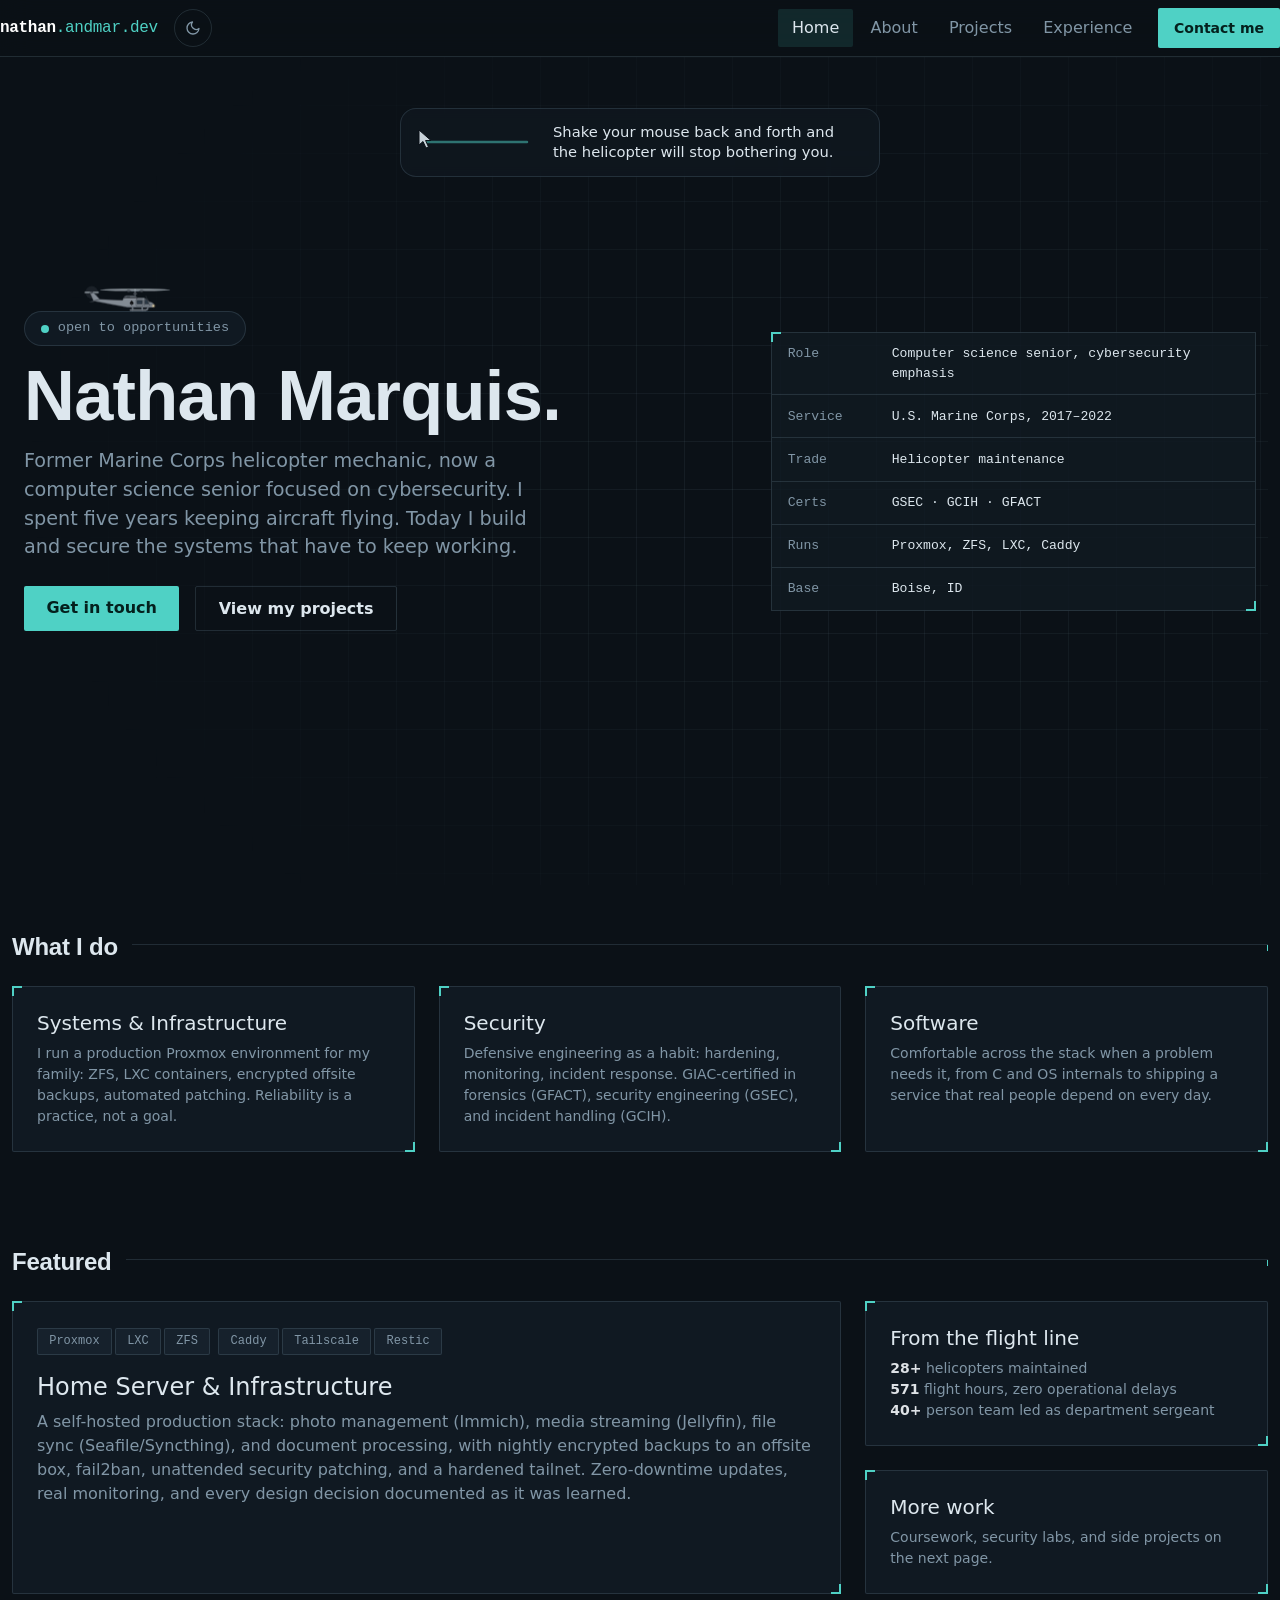
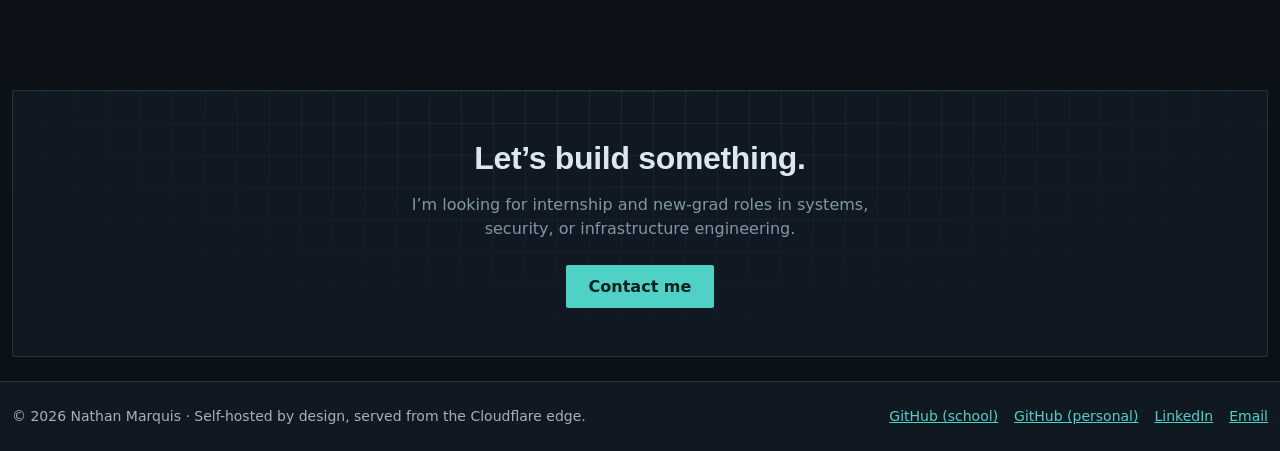
==== index.html @ 4adb8569 "Restyle as cockpit display: navy and teal, DIN-style type, data plate and corner brackets Co-Authore" ====
<!DOCTYPE html>
<html lang="en" data-bs-theme="dark">
<head>
  <meta charset="UTF-8">
  <meta name="viewport" content="width=device-width, initial-scale=1.0">
  <title>Nathan Marquis | Computer Science</title>
  <meta name="description" content="Nathan Marquis: computer science senior focused on systems, security, and self-hosted infrastructure.">

  <meta property="og:title" content="Nathan Marquis">
  <meta property="og:description" content="Computer Science · Systems &amp; Security · Self-Hosted Infrastructure">
  <meta property="og:type" content="website">
  <meta property="og:url" content="https://nathan.andmar.dev/">

  <link rel="icon" href="favicon.svg" type="image/svg+xml">
  <link rel="stylesheet" href="assets/css/bootstrap.min.css">
  <link rel="stylesheet" href="styles.css">
</head>
<body data-page="home">
  <a class="skip-link" href="#main">Skip to content</a>

  <header class="site-header sticky-top">
    <nav class="navbar navbar-expand-lg container-xxl" aria-label="Primary">
      <a class="navbar-brand fw-bold" href="index.html">nathan<span class="brand-dot">.andmar.dev</span></a>
      <div class="d-flex align-items-center gap-2 ms-lg-auto me-lg-3">
        <button id="themeToggle" type="button" aria-label="Toggle light / dark theme" title="Toggle theme">
          <svg class="icon-moon" width="16" height="16" viewBox="0 0 24 24" fill="none" stroke="currentColor" stroke-width="2" stroke-linecap="round" stroke-linejoin="round"><path d="M21 12.79A9 9 0 1 1 11.21 3 7 7 0 0 0 21 12.79z"/></svg>
          <svg class="icon-sun d-none" width="16" height="16" viewBox="0 0 24 24" fill="none" stroke="currentColor" stroke-width="2" stroke-linecap="round" stroke-linejoin="round"><circle cx="12" cy="12" r="5"/><path d="M12 1v2m0 18v2M4.22 4.22l1.42 1.42m12.72 12.72 1.42 1.42M1 12h2m18 0h2M4.22 19.78l1.42-1.42M18.36 5.64l1.42-1.42"/></svg>
        </button>
        <button class="navbar-toggler" type="button" data-bs-toggle="collapse" data-bs-target="#primaryNav"
                aria-controls="primaryNav" aria-expanded="false" aria-label="Toggle navigation">
          <span class="navbar-toggler-icon"></span>
        </button>
      </div>
      <div class="collapse navbar-collapse" id="primaryNav">
        <ul class="navbar-nav ms-auto align-items-lg-center gap-lg-1">
          <li class="nav-item"><a class="nav-link" href="index.html">Home</a></li>
          <li class="nav-item"><a class="nav-link" href="about.html">About</a></li>
          <li class="nav-item"><a class="nav-link" href="projects.html">Projects</a></li>
          <li class="nav-item"><a class="nav-link" href="experience.html">Experience</a></li>
          <li class="nav-item ms-lg-2"><a class="btn btn-primary btn-sm px-3 nav-cta" href="contact.html">Contact me</a></li>
        </ul>
      </div>
    </nav>
  </header>

  <main id="main" class="container-xxl">

    <!-- ================= HERO ================= -->
    <section class="hero" aria-label="Introduction">
      <div class="container-xxl">
        <div class="row align-items-center g-5">
          <div class="col-lg-7">
            <span class="status-line" data-reveal><span class="status-dot"></span> open to opportunities</span>
            <h1 data-reveal>Nathan Marquis.</h1>
            <p class="lead" data-reveal>
              Former Marine Corps helicopter mechanic, now a computer science senior focused on
              cybersecurity. I spent five years keeping aircraft flying. Today I build and secure
              the systems that have to keep working.
            </p>
            <div class="d-flex flex-wrap gap-3 mt-4" data-reveal>
              <a href="contact.html" class="btn btn-primary">Get in touch</a>
              <a href="projects.html" class="btn btn-outline-light-custom">View my projects</a>
            </div>
          </div>
          <div class="col-lg-5">
            <dl class="plate" data-reveal>
              <div><dt>Role</dt><dd>Computer science senior, cybersecurity emphasis</dd></div>
              <div><dt>Service</dt><dd>U.S. Marine Corps, 2017&ndash;2022</dd></div>
              <div><dt>Trade</dt><dd>Helicopter maintenance</dd></div>
              <div><dt>Certs</dt><dd>GSEC &middot; GCIH &middot; GFACT</dd></div>
              <div><dt>Runs</dt><dd>Proxmox, ZFS, LXC, Caddy</dd></div>
              <div><dt>Base</dt><dd>Boise, ID</dd></div>
            </dl>
          </div>
        </div>
      </div>
    </section>

    <!-- ================= WHAT I DO ================= -->
    <section class="py-5" aria-labelledby="focus-h">
      <h2 id="focus-h" class="section-title">What I do</h2>
      <div class="row g-4">
        <div class="col-md-4">
          <div class="card-surface">
            <h3 class="h5 mb-2">Systems &amp; Infrastructure</h3>
            <p class="text-muted-custom mb-0 small">
              I run a production Proxmox environment for my family: ZFS, LXC containers,
              encrypted offsite backups, automated patching. Reliability is a practice, not a goal.
            </p>
          </div>
        </div>
        <div class="col-md-4">
          <div class="card-surface">
            <h3 class="h5 mb-2">Security</h3>
            <p class="text-muted-custom mb-0 small">
              Defensive engineering as a habit: hardening, monitoring, incident response.
              GIAC-certified in forensics (GFACT), security engineering (GSEC), and
              incident handling (GCIH).
            </p>
          </div>
        </div>
        <div class="col-md-4">
          <div class="card-surface">
            <h3 class="h5 mb-2">Software</h3>
            <p class="text-muted-custom mb-0 small">
              Comfortable across the stack when a problem needs it, from C and OS internals
              to shipping a service that real people depend on every day.
            </p>
          </div>
        </div>
      </div>
    </section>

    <!-- ================= FEATURED PROJECT ================= -->
    <section class="py-5" aria-labelledby="featured-h">
      <h2 id="featured-h" class="section-title">Featured</h2>
      <div class="row g-4 align-items-stretch">
        <div class="col-lg-8">
          <div class="card-surface d-flex flex-column justify-content-between">
            <div>
              <span class="tag">Proxmox</span><span class="tag">LXC</span><span class="tag">ZFS</span>
              <span class="tag">Caddy</span><span class="tag">Tailscale</span><span class="tag">Restic</span>
              <h3 class="h4 mt-3 mb-2">Home Server &amp; Infrastructure</h3>
              <p class="text-muted-custom mb-0">
                A self-hosted production stack: photo management (Immich), media streaming
                (Jellyfin), file sync (Seafile/Syncthing), and document processing, with
                nightly encrypted backups to an offsite box, fail2ban, unattended security
                patching, and a hardened tailnet. Zero-downtime updates, real monitoring,
                and every design decision documented as it was learned.
              </p>
            </div>
          </div>
        </div>
        <div class="col-lg-4 d-flex flex-column gap-4">
          <div class="card-surface">
            <h3 class="h5 mb-2">From the flight line</h3>
            <ul class="list-unstyled text-muted-custom small mb-0">
              <li><strong class="text-body">28+</strong> helicopters maintained</li>
              <li><strong class="text-body">571</strong> flight hours, zero operational delays</li>
              <li><strong class="text-body">40+</strong> person team led as department sergeant</li>
            </ul>
          </div>
          <div class="card-surface">
            <h3 class="h5 mb-2">More work</h3>
            <p class="text-muted-custom small mb-0">Coursework, security labs, and side projects on the next page.</p>
            <a href="projects.html" class="stretched-link stretched-none"></a>
          </div>
        </div>
      </div>
    </section>

    <!-- ================= CTA ================= -->
    <section class="py-5 pb-4" aria-label="Contact call to action">
      <div class="cta-banner">
        <h2 class="display-head mb-3">Let&rsquo;s build something.</h2>
        <p class="text-muted-custom cta-copy mx-auto mb-4">
          I&rsquo;m looking for internship and new-grad roles in systems, security, or
          infrastructure engineering.
        </p>
        <a href="contact.html" class="btn btn-primary">Contact me</a>
      </div>
    </section>

  </main>

  <footer class="site-footer mt-auto">
    <div class="container-xxl d-flex flex-wrap justify-content-between align-items-center gap-2 py-4">
      <p class="mb-0 small text-body-secondary">&copy; <span id="year">2026</span> Nathan Marquis &middot; Self-hosted by design, served from the Cloudflare edge.</p>
      <p class="mb-0 small text-body-secondary d-flex gap-3">
        <a href="https://github.com/NathanMarquis659" rel="me">GitHub (school)</a>
        <a href="https://github.com/NathanMarquis" rel="me">GitHub (personal)</a>
        <a href="https://www.linkedin.com/in/nathanmarquis" rel="me">LinkedIn</a>
        <a href="mailto:nathanmarquis23@gmail.com">Email</a>
      </p>
    </div>
  </footer>

  <script src="assets/js/bootstrap.bundle.min.js"></script>
  <script src="site.js"></script>
</body>
</html>
---- styles.css ----
/* ============================================================
   nathan.andmar.dev: custom design layer on top of Bootstrap 5.3.3
   (bootstrap.min.css is loaded first; this file wins on conflicts)
   Dark by default, light theme via [data-bs-theme="light"].
   No web fonts: DIN-style system display face + system sans body + mono for data.
   ============================================================ */

:root {
  --bg: #0b1117;
  --surface: #101922;
  --surface-2: #16212c;
  --border: rgba(160, 200, 220, 0.15);
  --fg: #dde7ee;
  --muted: #8196a6;
  --accent: #4fd1c5;
  --accent-ink: #04201d;
  --accent-soft: rgba(79, 209, 197, 0.12);
  --grid: rgba(160, 200, 220, 0.09);
  --radius: 2px;
  --font-display: Bahnschrift, "DIN Alternate", "Helvetica Neue", "Arial Nova", Arial, sans-serif;
  --font-mono: ui-monospace, "SF Mono", SFMono-Regular, Menlo, Consolas, monospace;
}

[data-bs-theme="light"] {
  --bg: #edf1f3;
  --surface: #f9fbfb;
  --surface-2: #e1e8eb;
  --border: rgba(15, 40, 55, 0.18);
  --fg: #0f1c25;
  --muted: #50626f;
  --accent: #00756c;
  --accent-ink: #f4fffd;
  --accent-soft: rgba(0, 117, 108, 0.1);
  --grid: rgba(15, 40, 55, 0.06);
}

/* ---------- base ---------- */

html { scroll-behavior: smooth; }

body {
  background: var(--bg);
  color: var(--fg);
  font-family: system-ui, -apple-system, "Segoe UI", Roboto, Helvetica, Arial, sans-serif;
  min-height: 100vh;
  display: flex;
  flex-direction: column;
}

::selection { background: var(--accent); color: var(--accent-ink); }

main { flex: 1 0 auto; }

h1, h2, .display-head { font-family: var(--font-display); font-weight: 600; letter-spacing: -0.01em; }

.text-muted-custom { color: var(--muted) !important; }

a { color: var(--accent); transition: color 0.2s ease; }

/* ---------- navbar (glassy) ---------- */

.site-header {
  background: color-mix(in srgb, var(--bg) 78%, transparent);
  -webkit-backdrop-filter: blur(14px);
  backdrop-filter: blur(14px);
  border-bottom: 1px solid var(--border);
}

.navbar-brand { font-family: var(--font-mono); font-size: 1rem; letter-spacing: -0.02em; }
.navbar-brand .brand-dot { color: var(--accent); font-weight: 400; }

.nav-link {
  color: var(--muted) !important;
  font-weight: 500;
  border-radius: var(--radius);
  padding: 0.45rem 0.85rem !important;
  transition: color 0.2s ease, background-color 0.2s ease;
}
.nav-link:hover { color: var(--fg) !important; background: var(--accent-soft); }

/* active page indicator, driven by body[data-page] */
body[data-page="home"] .nav-link[href="index.html"],
body[data-page="about"] .nav-link[href="about.html"],
body[data-page="projects"] .nav-link[href="projects.html"],
body[data-page="experience"] .nav-link[href="experience.html"],
body[data-page="contact"] .nav-link[href="contact.html"] {
  color: var(--fg) !important;
  background: var(--accent-soft);
}

.nav-cta { border: none; }

#themeToggle {
  border: 1px solid var(--border);
  background: transparent;
  color: var(--muted);
  width: 2.4rem; height: 2.4rem;
  border-radius: 50%;
  display: inline-flex; align-items: center; justify-content: center;
  transition: color 0.2s ease, border-color 0.2s ease, transform 0.3s ease;
}
#themeToggle:hover { color: var(--fg); border-color: var(--accent); transform: rotate(30deg); }

/* ---------- hero (home) ---------- */

.hero {
  position: relative;
  min-height: calc(100vh - 4.5rem);
  display: flex;
  align-items: center;
  padding: 4rem 0;
  overflow: hidden;
}

.hero .container-xxl { position: relative; z-index: 1; }

/* drafting grid, fading out toward the edges */
.hero::before {
  content: "";
  position: absolute; inset: 0;
  background-image:
    linear-gradient(var(--grid) 1px, transparent 1px),
    linear-gradient(90deg, var(--grid) 1px, transparent 1px);
  background-size: 48px 48px;
  -webkit-mask-image: radial-gradient(ellipse 70% 70% at 70% 50%, #000, transparent);
  mask-image: radial-gradient(ellipse 70% 70% at 70% 50%, #000, transparent);
  pointer-events: none;
}

/* data plate: the hero's visual, plain facts in a placard */
.plate {
  position: relative;
  margin: 0;
  border: 1px solid var(--border);
  background: color-mix(in srgb, var(--surface) 85%, transparent);
  font-family: var(--font-mono);
  font-size: 0.82rem;
}
.plate > div {
  display: grid; grid-template-columns: 5.5rem 1fr; gap: 1rem;
  padding: 0.7rem 1rem;
  border-top: 1px solid var(--border);
}
.plate > div:first-child { border-top: 0; }
.plate dt { color: var(--muted); font-weight: 400; }
.plate dd { margin: 0; color: var(--fg); }

.hero h1 {
  font-size: clamp(2.75rem, 5.5vw, 4.75rem);
  line-height: 1;
  margin: 0.9rem 0 1rem;
}

.hero .lead { color: var(--muted); max-width: 34rem; font-size: 1.2rem; }

.status-line {
  display: inline-flex; align-items: center; gap: 0.55rem;
  font-family: var(--font-mono); font-size: 0.85rem;
  color: var(--muted);
  border: 1px solid var(--border);
  background: var(--surface);
  border-radius: 999px;
  padding: 0.4rem 1rem;
}
.status-dot {
  width: 8px; height: 8px; border-radius: 50%;
  background: var(--accent);
}

/* ---------- buttons ---------- */

.btn-primary {
  background: var(--accent);
  border: none;
  color: var(--accent-ink);
  font-weight: 600;
  padding: 0.6rem 1.4rem;
  border-radius: var(--radius);
  transition: filter 0.2s ease;
}
.btn-primary:hover { color: var(--accent-ink); filter: brightness(1.1); }

.btn-outline-light-custom {
  border: 1px solid var(--border);
  color: var(--fg);
  background: transparent;
  font-weight: 600;
  padding: 0.6rem 1.4rem;
  border-radius: var(--radius);
  transition: border-color 0.2s ease, background-color 0.2s ease;
}
.btn-outline-light-custom:hover {
  border-color: var(--accent);
  color: var(--fg);
  background: var(--accent-soft);
}

/* ---------- page headers (subpages) ---------- */

.page-head { padding: 4.5rem 0 2.5rem; }
.page-head h1 { font-size: clamp(2.25rem, 4vw, 3.5rem); margin: 0 0 0.75rem; }
.page-head .lead { color: var(--muted); max-width: 40rem; }

.section-title {
  font-size: 1.5rem;
  margin-bottom: 1.5rem;
  display: flex; align-items: center; gap: 0.9rem;
}
.section-title::after {
  content: "";
  flex: 1;
  height: 7px;
  border-top: 1px solid var(--border);
  background: linear-gradient(var(--accent), var(--accent)) right top / 1px 7px no-repeat;
}

/* ---------- corner brackets (plate, cards, CTA) ---------- */

.plate::before, .plate::after,
.card-surface::before, .card-surface::after {
  content: "";
  position: absolute;
  width: 10px; height: 10px;
  border: 0 solid var(--accent);
  pointer-events: none;
}
.plate::before, .card-surface::before { top: -1px; left: -1px; border-top-width: 2px; border-left-width: 2px; }
.plate::after, .card-surface::after { bottom: -1px; right: -1px; border-bottom-width: 2px; border-right-width: 2px; }

/* ---------- cards ---------- */

.card-surface {
  position: relative;
  background: var(--surface);
  border: 1px solid var(--border);
  border-radius: var(--radius);
  padding: 1.5rem;
  height: 100%;
}

/* Invisible stretched link (index "More work" card): the ::after overlay must sit
   above interactive content, or clicks fall through to whatever is on top. */
.stretched-none {
  position: relative;
}
.stretched-none::after {
  content: "";
  position: absolute;
  inset: 0;
  z-index: 1;
}

.card-icon {
  width: 2.6rem; height: 2.6rem;
  border-radius: var(--radius);
  background: var(--accent-soft);
  display: flex; align-items: center; justify-content: center;
  font-size: 1.2rem;
  margin-bottom: 1rem;
}

.tag {
  display: inline-block;
  font-family: var(--font-mono);
  font-size: 0.75rem;
  color: var(--muted);
  border: 1px solid var(--border);
  background: var(--surface-2);
  border-radius: var(--radius);
  padding: 0.2rem 0.7rem;
  margin: 0.15rem 0.2rem 0.15rem 0;
}

/* ---------- timeline (experience / about) ---------- */

.timeline { position: relative; padding-left: 1.75rem; }
.timeline::before {
  content: "";
  position: absolute; left: 0.45rem; top: 0.4rem; bottom: 0.4rem;
  width: 2px;
  background: var(--border);
}
.timeline-item { position: relative; padding-bottom: 2.25rem; }
.timeline-item:last-child { padding-bottom: 0; }
.timeline-item::before {
  content: "";
  position: absolute; left: -1.75rem; top: 0.35rem;
  width: 11px; height: 11px;
  background: var(--bg);
  border: 2px solid var(--accent);
}
.timeline-item h3 { margin-bottom: 0.15rem; }
.timeline-meta { color: var(--muted); font-size: 0.9rem; font-family: var(--font-mono); }

/* ---------- accordion (Bootstrap's blue defaults overridden) ---------- */

.accordion {
  --bs-accordion-bg: var(--surface);
  --bs-accordion-color: var(--fg);
  --bs-accordion-border-color: var(--border);
  --bs-accordion-border-radius: var(--radius);
  --bs-accordion-inner-border-radius: var(--radius);
  --bs-accordion-btn-color: var(--fg);
  --bs-accordion-btn-bg: var(--surface);
  --bs-accordion-active-color: var(--fg);
  --bs-accordion-active-bg: var(--surface-2);
  --bs-accordion-btn-focus-box-shadow: 0 0 0 0.2rem var(--accent-soft);
}
.accordion-button::after { filter: grayscale(1); }
[data-bs-theme="dark"] .accordion-button::after { filter: grayscale(1) brightness(1.6); }

/* ---------- skill chips ---------- */

.chip {
  display: inline-block;
  background: var(--surface);
  border: 1px solid var(--border);
  color: var(--fg);
  border-radius: var(--radius);
  padding: 0.45rem 1.1rem;
  font-size: 0.92rem;
  margin: 0.25rem;
  transition: border-color 0.2s ease;
}
.chip:hover { border-color: var(--accent); }

/* ---------- CTA banner (home bottom) ---------- */

.cta-banner {
  position: relative;
  background: var(--surface);
  border: 1px solid var(--border);
  border-radius: var(--radius);
  padding: 3rem 2rem;
  text-align: center;
  overflow: hidden;
}
.cta-banner::before {
  content: "";
  position: absolute; inset: 0;
  background-image:
    linear-gradient(var(--grid) 1px, transparent 1px),
    linear-gradient(90deg, var(--grid) 1px, transparent 1px);
  background-size: 32px 32px;
  -webkit-mask-image: radial-gradient(ellipse 60% 100% at 50% 0%, #000, transparent);
  mask-image: radial-gradient(ellipse 60% 100% at 50% 0%, #000, transparent);
  pointer-events: none;
}

.cta-copy { max-width: 30rem; }

/* ---------- contact ---------- */

.contact-card {
  background: var(--surface);
  border: 1px solid var(--border);
  border-radius: var(--radius);
  padding: 1.5rem;
}

/* ---------- footer ---------- */

.site-footer {
  flex-shrink: 0;
  border-top: 1px solid var(--border);
  background: var(--surface);
  margin-top: 4rem;
}

/* ---------- scroll-reveal transitions ---------- */

[data-reveal] {
  opacity: 0;
  transform: translateY(18px);
  transition: opacity 0.55s ease, transform 0.55s ease;
}
[data-reveal].revealed { opacity: 1; transform: none; }

/* ---------- cursor helicopter (see site.js) ---------- */

.heli {
  position: fixed; left: 0; top: 0;
  width: 80px; height: 40px; margin: -20px 0 0 -40px;
  pointer-events: none; z-index: 1060;
  opacity: 0; transition: opacity 0.3s ease;
  will-change: transform;
}
.heli.on { opacity: 1; }
.heli svg { display: block; width: 100%; height: 100%; overflow: visible; }
.heli-side, .heli-front { transform-origin: 40px 22px; }
.heli-front { opacity: 0; }
.heli-body { fill: #838b94; stroke: #252a30; stroke-width: 0.45; stroke-linejoin: round; }
.heli-dark { fill: #565d65; stroke: #252a30; stroke-width: 0.45; stroke-linejoin: round; }
.heli-shade { fill: #69707a; }
.heli-line-fill { fill: #6d757e; }
.heli-vent { fill: #3a4148; }
.heli-spade { fill: #0b0c0e; }
.heli-hi { stroke: #a8afb7; stroke-width: 0.5; stroke-linecap: round; }
.heli-mast { stroke: #4a5159; stroke-width: 2; stroke-linecap: round; }
.heli-line.thin { stroke-width: 0.9; }
.heli-tdisc { fill: var(--fg); opacity: 0.08; }
.heli-glass { fill: #2c3946; stroke: #252a30; stroke-width: 0.5; }
.heli-door { fill: none; stroke: #3a4148; stroke-width: 0.5; stroke-linecap: round; }
.heli-light { fill: #e8e3b0; }
.heli-beam { display: none; }
[data-bs-theme="dark"] .heli-beam { display: inline; }

/* faint warm wash on the page under the heli's lamp: screen-blended so dark mode stays dark */
.heli-lamp {
  display: none;
  position: fixed; left: 0; top: 0;
  width: 210px; height: 150px; margin: -75px 0 0 0;
  transform-origin: 0 50%;
  pointer-events: none; z-index: 1059;
  opacity: 0; mix-blend-mode: screen; will-change: transform, opacity;
  background: conic-gradient(from 70deg at 0 50%,
    transparent 0deg, rgba(255, 186, 104, 0.12) 8deg, rgba(255, 186, 104, 0.26) 20deg,
    rgba(255, 186, 104, 0.12) 32deg, transparent 40deg, transparent 360deg);
  -webkit-mask-image: radial-gradient(circle at 0 50%, #000 0, rgba(0, 0, 0, 0.85) 30%, transparent 100%);
  mask-image: radial-gradient(circle at 0 50%, #000 0, rgba(0, 0, 0, 0.85) 30%, transparent 100%);
}
[data-bs-theme="dark"] .heli-lamp { display: block; }
.heli-line { stroke: #6d757e; stroke-width: 1.6; stroke-linecap: round; fill: none; }
.heli-top, .heli-upper { transform-origin: 40px 22px; }
.heli-top { opacity: 0; }
.heli-disc { fill: var(--fg); opacity: 0.08; }
.heli-blade { stroke: var(--fg); stroke-width: 1.8; stroke-linecap: round; opacity: 0.5; }
.heli-hub { fill: var(--fg); }
.heli-blades { transform-origin: 40px 22px; animation: heli-spin 0.7s linear infinite; }
@keyframes heli-spin { to { transform: rotate(360deg); } }
.heli-rotor {
  fill: var(--fg); opacity: 0.6;
  transform-box: fill-box; transform-origin: center;
}
.heli-rotor { animation: heli-rotor 0.1s linear infinite alternate; }
.heli-tblades { transform-origin: -3.4px 14.9px; animation: heli-spin 0.16s linear infinite; }
/* one-time intro hint: shake the mouse to send the helicopter home */
.heli-hint {
  position: fixed; left: 50%; top: 12vh; transform: translateX(-50%); z-index: 1058;
  display: flex; align-items: center; gap: 0.9rem;
  max-width: min(92vw, 30rem); padding: 0.8rem 1.1rem;
  color: var(--fg);
  background: color-mix(in srgb, var(--surface) 70%, transparent);
  border: 1px solid var(--border); border-radius: 1rem;
  -webkit-backdrop-filter: blur(6px); backdrop-filter: blur(6px);
  pointer-events: none; opacity: 0; transition: opacity 0.8s ease;
}
.heli-hint.show { opacity: 1; }
.heli-hint svg { width: 120px; flex: none; overflow: visible; }
.heli-hint p { margin: 0; font-size: 0.92rem; line-height: 1.4; }
.heli-hint-line { stroke: var(--accent); stroke-width: 2.5; stroke-linecap: round; opacity: 0.5; }
.heli-hint-cursor { fill: var(--fg); stroke: var(--bg); stroke-width: 1; stroke-linejoin: round; opacity: 0.9;
  animation: heli-hint-sweep 0.38s ease-in-out infinite alternate; }
@keyframes heli-hint-sweep {
  from { transform: translate(8px, 12px); }
  to   { transform: translate(98px, 12px); }
}

/* hint shown above the helicopter after it's been shooed off */
.heli-tip {
  position: fixed; left: 0; top: 0; z-index: 1061;
  max-width: 200px; padding: 0.45rem 0.7rem;
  font-size: 0.78rem; line-height: 1.35; text-align: center;
  color: var(--fg); background: var(--surface-2);
  border: 1px solid var(--border); border-radius: 0.6rem;
  box-shadow: 0 6px 18px rgba(0, 0, 0, 0.3);
  pointer-events: none; opacity: 0; transition: opacity 0.25s ease;
}
.heli-tip.show { opacity: 1; }
.heli-tip::after {
  content: ''; position: absolute; left: 50%; bottom: -5px;
  width: 8px; height: 8px; background: var(--surface-2);
  border-right: 1px solid var(--border); border-bottom: 1px solid var(--border);
  transform: translateX(-50%) rotate(45deg);
}

/* landed: rotors wind down to a lazy turn */
.heli.perched .heli-rotor { animation-duration: 0.7s; }
.heli.perched .heli-tblades { animation-duration: 0.9s; }
@keyframes heli-rotor { from { transform: scaleX(0.8); } to { transform: scaleX(1); } }

/* ---------- a11y / motion ---------- */

.skip-link {
  position: absolute; left: -999px; top: 0;
  background: var(--accent); color: #fff;
  padding: 0.5rem 1rem; z-index: 100; border-radius: 0 0 0.5rem 0;
}
.skip-link:focus { left: 0; }

html.reduced-motion [data-reveal] { opacity: 1; transform: none; transition: none; }

@media (prefers-reduced-motion: reduce) {
  html { scroll-behavior: auto; }
  [data-reveal] { opacity: 1; transform: none; transition: none; }
  .status-dot { animation: none; }
  * { transition-duration: 0.01ms !important; animation-duration: 0.01ms !important; }
}
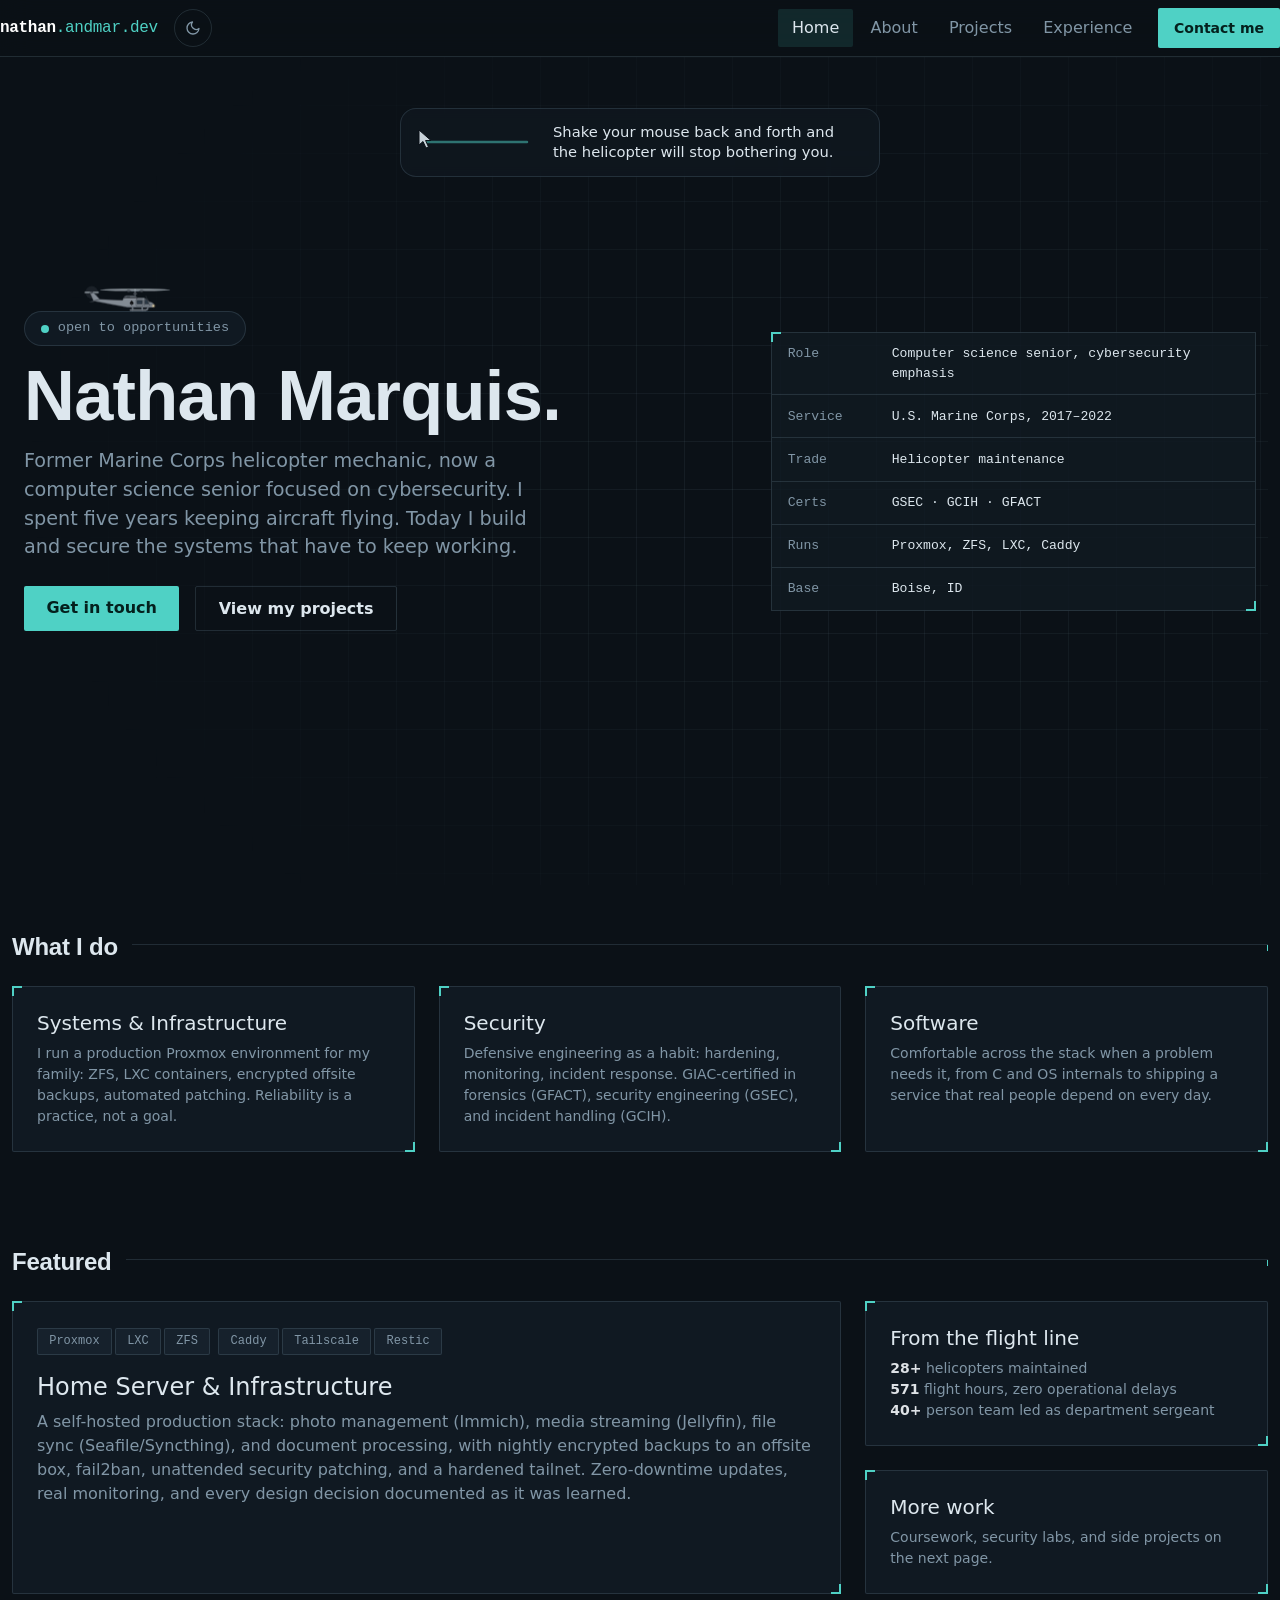
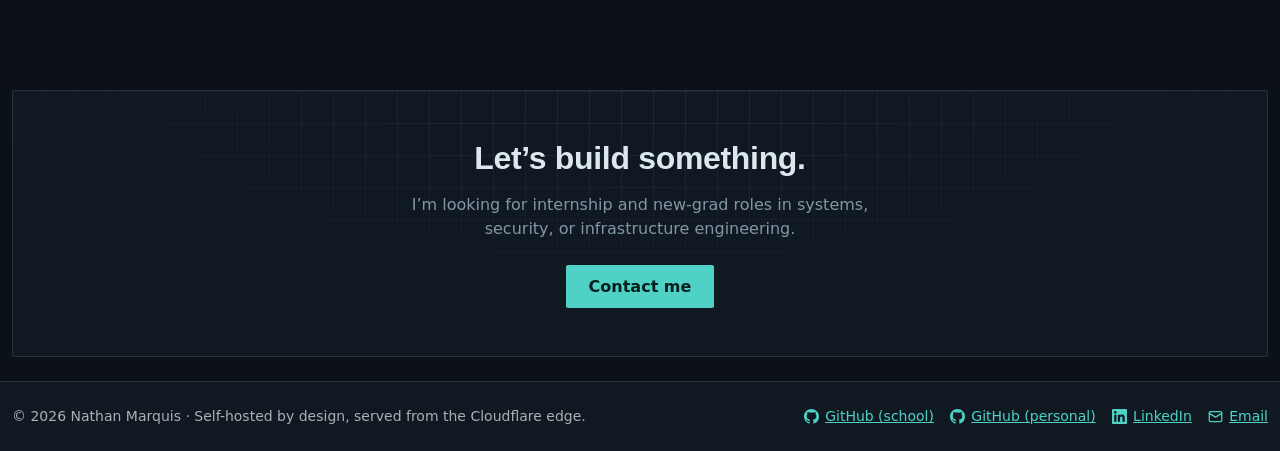
==== commit e7009b24: "Add icons to footer links Co-Authored-By: Claude Sonnet 5.5 <noreply@anthropic.com>" ====
--- a/index.html
+++ b/index.html
@@ -167,10 +167,10 @@
     <div class="container-xxl d-flex flex-wrap justify-content-between align-items-center gap-2 py-4">
       <p class="mb-0 small text-body-secondary">&copy; <span id="year">2026</span> Nathan Marquis &middot; Self-hosted by design, served from the Cloudflare edge.</p>
       <p class="mb-0 small text-body-secondary d-flex gap-3">
-        <a href="https://github.com/NathanMarquis659" rel="me">GitHub (school)</a>
-        <a href="https://github.com/NathanMarquis" rel="me">GitHub (personal)</a>
-        <a href="https://www.linkedin.com/in/nathanmarquis" rel="me">LinkedIn</a>
-        <a href="mailto:nathanmarquis23@gmail.com">Email</a>
+        <a href="https://github.com/NathanMarquis659" rel="me"><svg width="15" height="15" viewBox="0 0 16 16" fill="currentColor" aria-hidden="true"><path d="M8 0C3.58 0 0 3.58 0 8c0 3.54 2.29 6.53 5.47 7.59.4.07.55-.17.55-.38 0-.19-.01-.82-.01-1.49-2.01.37-2.53-.49-2.69-.94-.09-.23-.48-.94-.82-1.13-.28-.15-.68-.52-.01-.53.63-.01 1.08.58 1.23.82.72 1.21 1.87.87 2.33.66.07-.52.28-.87.51-1.07-1.78-.2-3.64-.89-3.64-3.95 0-.87.31-1.59.82-2.15-.08-.2-.36-1.02.08-2.12 0 0 .67-.21 2.2.82.64-.18 1.32-.27 2-.27.68 0 1.36.09 2 .27 1.53-1.04 2.2-.82 2.2-.82.44 1.1.16 1.92.08 2.12.51.56.82 1.27.82 2.15 0 3.07-1.87 3.75-3.65 3.95.29.25.54.73.54 1.48 0 1.07-.01 1.93-.01 2.2 0 .21.15.46.55.38A8.013 8.013 0 0016 8c0-4.42-3.58-8-8-8z"/></svg>GitHub (school)</a>
+        <a href="https://github.com/NathanMarquis" rel="me"><svg width="15" height="15" viewBox="0 0 16 16" fill="currentColor" aria-hidden="true"><path d="M8 0C3.58 0 0 3.58 0 8c0 3.54 2.29 6.53 5.47 7.59.4.07.55-.17.55-.38 0-.19-.01-.82-.01-1.49-2.01.37-2.53-.49-2.69-.94-.09-.23-.48-.94-.82-1.13-.28-.15-.68-.52-.01-.53.63-.01 1.08.58 1.23.82.72 1.21 1.87.87 2.33.66.07-.52.28-.87.51-1.07-1.78-.2-3.64-.89-3.64-3.95 0-.87.31-1.59.82-2.15-.08-.2-.36-1.02.08-2.12 0 0 .67-.21 2.2.82.64-.18 1.32-.27 2-.27.68 0 1.36.09 2 .27 1.53-1.04 2.2-.82 2.2-.82.44 1.1.16 1.92.08 2.12.51.56.82 1.27.82 2.15 0 3.07-1.87 3.75-3.65 3.95.29.25.54.73.54 1.48 0 1.07-.01 1.93-.01 2.2 0 .21.15.46.55.38A8.013 8.013 0 0016 8c0-4.42-3.58-8-8-8z"/></svg>GitHub (personal)</a>
+        <a href="https://www.linkedin.com/in/nathanmarquis" rel="me"><svg width="15" height="15" viewBox="0 0 24 24" fill="currentColor" aria-hidden="true"><path d="M20.447 20.452h-3.554v-5.569c0-1.328-.027-3.037-1.852-3.037-1.853 0-2.136 1.445-2.136 2.939v5.667H9.351V9h3.414v1.561h.046c.477-.9 1.637-1.85 3.37-1.85 3.601 0 4.267 2.37 4.267 5.455v6.286zM5.337 7.433a2.062 2.062 0 01-2.063-2.065 2.064 2.064 0 112.063 2.065zm1.782 13.019H3.555V9h3.564v11.452zM22.225 0H1.771C.792 0 0 .774 0 1.729v20.542C0 23.227.792 24 1.771 24h20.451C23.2 24 24 23.227 24 22.271V1.729C24 .774 23.2 0 22.222 0h.003z"/></svg>LinkedIn</a>
+        <a href="mailto:nathanmarquis23@gmail.com"><svg width="15" height="15" viewBox="0 0 24 24" fill="none" stroke="currentColor" stroke-width="2" stroke-linecap="round" stroke-linejoin="round" aria-hidden="true"><rect x="2" y="4" width="20" height="16" rx="2"/><path d="m22 7-10 6L2 7"/></svg>Email</a>
       </p>
     </div>
   </footer>
--- a/styles.css
+++ b/styles.css
@@ -366,6 +366,8 @@
   background: var(--surface);
   margin-top: 4rem;
 }
+
+.site-footer a { display: inline-flex; align-items: center; gap: 0.4rem; }
 
 /* ---------- scroll-reveal transitions ---------- */
 
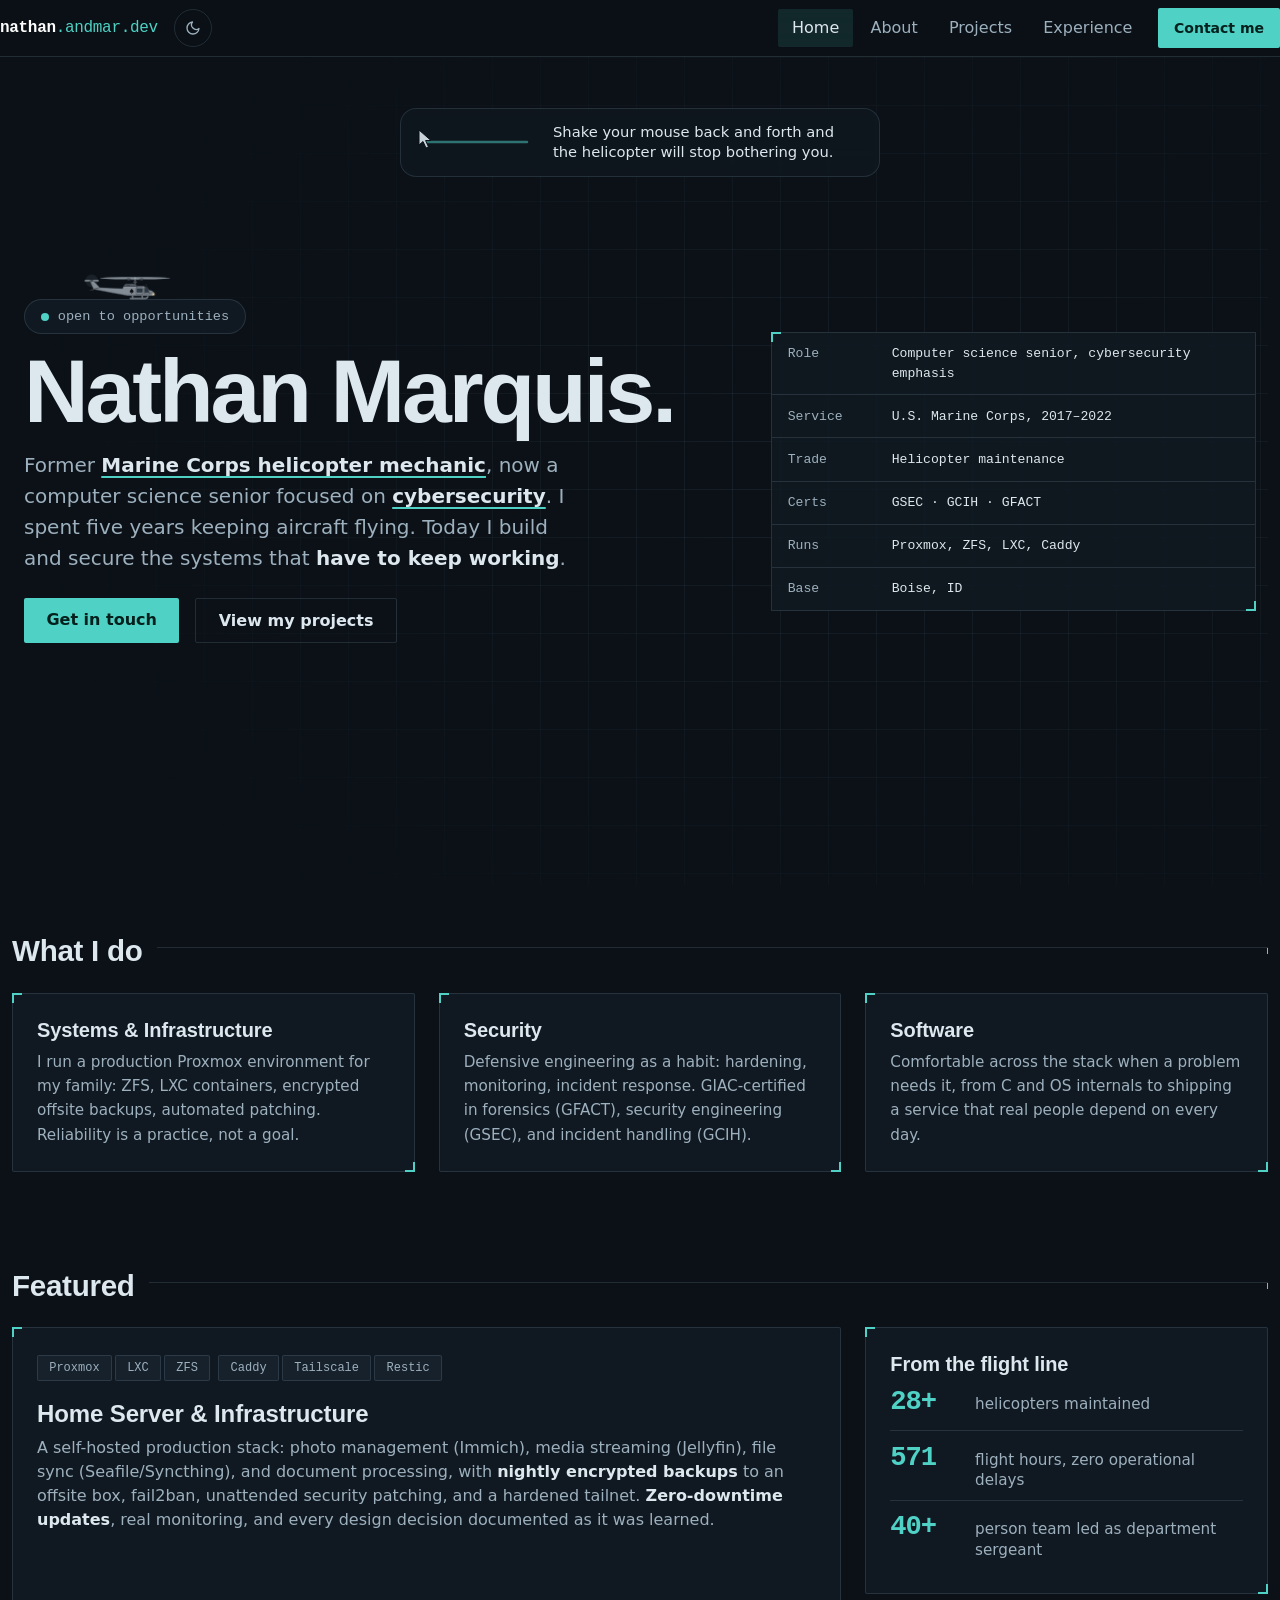
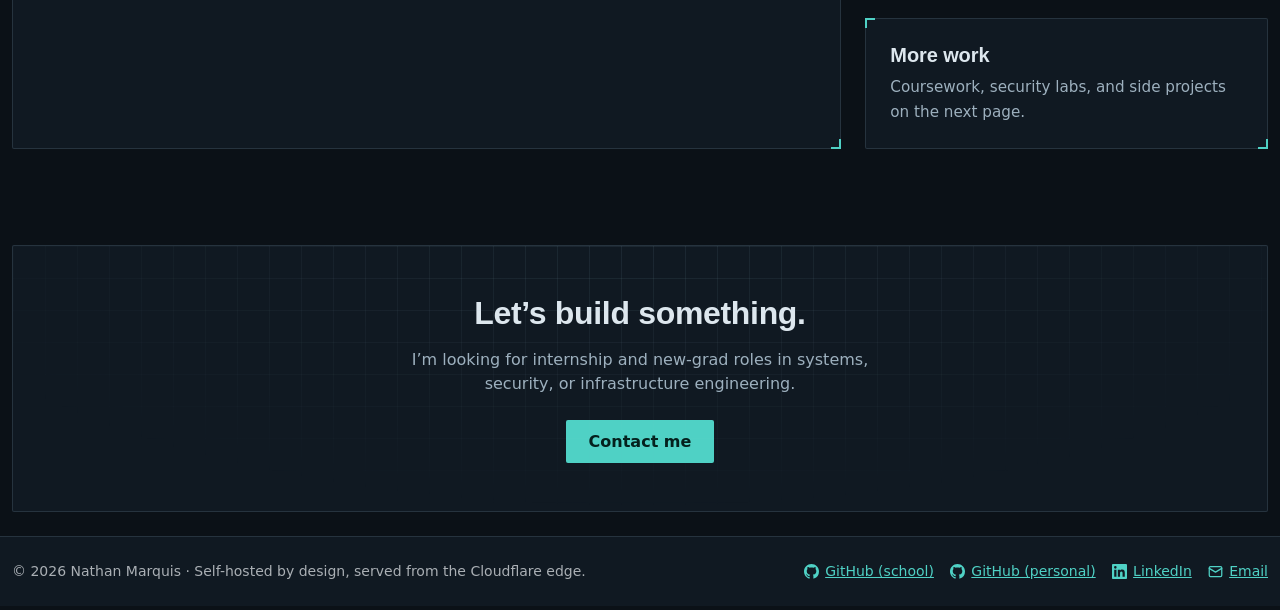
==== commit 2e9e99ad: "Add emphasis, restore scroll pop-in on home, redesign contact page Co-Authored-By: Claude Sonnet 5.5" ====
--- a/index.html
+++ b/index.html
@@ -53,9 +53,9 @@
             <span class="status-line" data-reveal><span class="status-dot"></span> open to opportunities</span>
             <h1 data-reveal>Nathan Marquis.</h1>
             <p class="lead" data-reveal>
-              Former Marine Corps helicopter mechanic, now a computer science senior focused on
-              cybersecurity. I spent five years keeping aircraft flying. Today I build and secure
-              the systems that have to keep working.
+              Former <strong class="hl">Marine Corps helicopter mechanic</strong>, now a computer science senior focused on
+              <strong class="hl">cybersecurity</strong>. I spent five years keeping aircraft flying. Today I build and secure
+              the systems that <strong>have to keep working</strong>.
             </p>
             <div class="d-flex flex-wrap gap-3 mt-4" data-reveal>
               <a href="contact.html" class="btn btn-primary">Get in touch</a>
@@ -78,9 +78,9 @@
 
     <!-- ================= WHAT I DO ================= -->
     <section class="py-5" aria-labelledby="focus-h">
-      <h2 id="focus-h" class="section-title">What I do</h2>
+      <h2 id="focus-h" class="section-title" data-reveal>What I do</h2>
       <div class="row g-4">
-        <div class="col-md-4">
+        <div class="col-md-4" data-reveal>
           <div class="card-surface">
             <h3 class="h5 mb-2">Systems &amp; Infrastructure</h3>
             <p class="text-muted-custom mb-0 small">
@@ -89,7 +89,7 @@
             </p>
           </div>
         </div>
-        <div class="col-md-4">
+        <div class="col-md-4" data-reveal>
           <div class="card-surface">
             <h3 class="h5 mb-2">Security</h3>
             <p class="text-muted-custom mb-0 small">
@@ -99,7 +99,7 @@
             </p>
           </div>
         </div>
-        <div class="col-md-4">
+        <div class="col-md-4" data-reveal>
           <div class="card-surface">
             <h3 class="h5 mb-2">Software</h3>
             <p class="text-muted-custom mb-0 small">
@@ -113,8 +113,8 @@
 
     <!-- ================= FEATURED PROJECT ================= -->
     <section class="py-5" aria-labelledby="featured-h">
-      <h2 id="featured-h" class="section-title">Featured</h2>
-      <div class="row g-4 align-items-stretch">
+      <h2 id="featured-h" class="section-title" data-reveal>Featured</h2>
+      <div class="row g-4 align-items-stretch" data-reveal>
         <div class="col-lg-8">
           <div class="card-surface d-flex flex-column justify-content-between">
             <div>
@@ -124,23 +124,23 @@
               <p class="text-muted-custom mb-0">
                 A self-hosted production stack: photo management (Immich), media streaming
                 (Jellyfin), file sync (Seafile/Syncthing), and document processing, with
-                nightly encrypted backups to an offsite box, fail2ban, unattended security
-                patching, and a hardened tailnet. Zero-downtime updates, real monitoring,
+                <strong>nightly encrypted backups</strong> to an offsite box, fail2ban, unattended security
+                patching, and a hardened tailnet. <strong>Zero-downtime updates</strong>, real monitoring,
                 and every design decision documented as it was learned.
               </p>
             </div>
           </div>
         </div>
         <div class="col-lg-4 d-flex flex-column gap-4">
-          <div class="card-surface">
+          <div class="card-surface" data-reveal>
             <h3 class="h5 mb-2">From the flight line</h3>
-            <ul class="list-unstyled text-muted-custom small mb-0">
-              <li><strong class="text-body">28+</strong> helicopters maintained</li>
-              <li><strong class="text-body">571</strong> flight hours, zero operational delays</li>
-              <li><strong class="text-body">40+</strong> person team led as department sergeant</li>
+            <ul class="stats list-unstyled mb-0">
+              <li><strong>28+</strong><span>helicopters maintained</span></li>
+              <li><strong>571</strong><span>flight hours, zero operational delays</span></li>
+              <li><strong>40+</strong><span>person team led as department sergeant</span></li>
             </ul>
           </div>
-          <div class="card-surface">
+          <div class="card-surface" data-reveal>
             <h3 class="h5 mb-2">More work</h3>
             <p class="text-muted-custom small mb-0">Coursework, security labs, and side projects on the next page.</p>
             <a href="projects.html" class="stretched-link stretched-none"></a>
@@ -151,7 +151,7 @@
 
     <!-- ================= CTA ================= -->
     <section class="py-5 pb-4" aria-label="Contact call to action">
-      <div class="cta-banner">
+      <div class="cta-banner" data-reveal>
         <h2 class="display-head mb-3">Let&rsquo;s build something.</h2>
         <p class="text-muted-custom cta-copy mx-auto mb-4">
           I&rsquo;m looking for internship and new-grad roles in systems, security, or
--- a/styles.css
+++ b/styles.css
@@ -11,7 +11,7 @@
   --surface-2: #16212c;
   --border: rgba(160, 200, 220, 0.15);
   --fg: #dde7ee;
-  --muted: #8196a6;
+  --muted: #9db0be;
   --accent: #4fd1c5;
   --accent-ink: #04201d;
   --accent-soft: rgba(79, 209, 197, 0.12);
@@ -27,7 +27,7 @@
   --surface-2: #e1e8eb;
   --border: rgba(15, 40, 55, 0.18);
   --fg: #0f1c25;
-  --muted: #50626f;
+  --muted: #3f505c;
   --accent: #00756c;
   --accent-ink: #f4fffd;
   --accent-soft: rgba(0, 117, 108, 0.1);
@@ -54,6 +54,15 @@
 h1, h2, .display-head { font-family: var(--font-display); font-weight: 600; letter-spacing: -0.01em; }
 
 .text-muted-custom { color: var(--muted) !important; }
+
+/* emphasis: key phrases step up to full-strength text, the one that matters gets an underline */
+strong { color: var(--fg); font-weight: 600; }
+.hl {
+  text-decoration: underline;
+  text-decoration-color: var(--accent);
+  text-decoration-thickness: 2px;
+  text-underline-offset: 0.22em;
+}
 
 a { color: var(--accent); transition: color 0.2s ease; }
 
@@ -146,12 +155,14 @@
 .plate dd { margin: 0; color: var(--fg); }
 
 .hero h1 {
-  font-size: clamp(2.75rem, 5.5vw, 4.75rem);
-  line-height: 1;
+  font-size: clamp(3rem, 7vw, 6rem);
+  font-weight: 700;
+  letter-spacing: -0.035em;
+  line-height: 0.95;
   margin: 0.9rem 0 1rem;
 }
 
-.hero .lead { color: var(--muted); max-width: 34rem; font-size: 1.2rem; }
+.hero .lead { color: var(--muted); max-width: 34rem; font-size: 1.25rem; line-height: 1.55; }
 
 .status-line {
   display: inline-flex; align-items: center; gap: 0.55rem;
@@ -198,11 +209,12 @@
 /* ---------- page headers (subpages) ---------- */
 
 .page-head { padding: 4.5rem 0 2.5rem; }
-.page-head h1 { font-size: clamp(2.25rem, 4vw, 3.5rem); margin: 0 0 0.75rem; }
+.page-head h1 { font-size: clamp(2.5rem, 5vw, 4rem); font-weight: 700; letter-spacing: -0.03em; line-height: 1; margin: 0 0 0.9rem; }
 .page-head .lead { color: var(--muted); max-width: 40rem; }
 
 .section-title {
-  font-size: 1.5rem;
+  font-size: 1.85rem;
+  font-weight: 700;
   margin-bottom: 1.5rem;
   display: flex; align-items: center; gap: 0.9rem;
 }
@@ -249,6 +261,9 @@
   inset: 0;
   z-index: 1;
 }
+
+.card-surface h3 { font-family: var(--font-display); font-weight: 600; letter-spacing: -0.005em; }
+.card-surface p.small { font-size: 0.95rem; line-height: 1.6; }
 
 .card-icon {
   width: 2.6rem; height: 2.6rem;
@@ -269,6 +284,21 @@
   border-radius: var(--radius);
   padding: 0.2rem 0.7rem;
   margin: 0.15rem 0.2rem 0.15rem 0;
+}
+
+/* ---------- stat rows ---------- */
+
+.stats li {
+  display: flex; align-items: baseline; gap: 0.9rem;
+  padding: 0.55rem 0;
+  border-top: 1px solid var(--border);
+  color: var(--muted); font-size: 0.95rem; line-height: 1.35;
+}
+.stats li:first-child { border-top: 0; padding-top: 0; }
+.stats strong {
+  flex: none; min-width: 4.4rem;
+  font-family: var(--font-mono); font-size: 1.7rem; font-weight: 600;
+  letter-spacing: -0.04em; color: var(--accent);
 }
 
 /* ---------- timeline (experience / about) ---------- */
@@ -351,12 +381,37 @@
 
 /* ---------- contact ---------- */
 
-.contact-card {
-  background: var(--surface);
-  border: 1px solid var(--border);
-  border-radius: var(--radius);
-  padding: 1.5rem;
-}
+/* ---------- contact ---------- */
+
+.mail-link {
+  display: inline-block;
+  font-family: var(--font-mono);
+  font-size: clamp(1.05rem, 2.7vw, 1.9rem);
+  letter-spacing: -0.03em;
+  color: var(--fg);
+  text-decoration: none;
+  overflow-wrap: anywhere;
+  padding-bottom: 0.25rem;
+  border-bottom: 2px solid var(--accent);
+  transition: color 0.2s ease;
+}
+.mail-link:hover { color: var(--accent); }
+
+.channels { margin: 0; padding: 0; list-style: none; border-bottom: 1px solid var(--border); }
+.channels a {
+  display: grid; grid-template-columns: 1.25rem 1fr auto; align-items: center; gap: 1rem;
+  padding: 1rem 0.9rem;
+  border-top: 1px solid var(--border);
+  color: var(--fg); text-decoration: none;
+  transition: background-color 0.2s ease, box-shadow 0.2s ease;
+}
+.channels a:hover, .channels a:focus-visible {
+  background: var(--accent-soft);
+  box-shadow: inset 2px 0 0 var(--accent);
+}
+.channels svg { color: var(--accent); }
+.channels .name { font-weight: 600; }
+.channels .handle { font-family: var(--font-mono); font-size: 0.85rem; color: var(--muted); }
 
 /* ---------- footer ---------- */
 
@@ -368,13 +423,14 @@
 }
 
 .site-footer a { display: inline-flex; align-items: center; gap: 0.4rem; }
+.site-footer a svg { flex: none; }
 
 /* ---------- scroll-reveal transitions ---------- */
 
 [data-reveal] {
   opacity: 0;
-  transform: translateY(18px);
-  transition: opacity 0.55s ease, transform 0.55s ease;
+  transform: translateY(22px) scale(0.985);
+  transition: opacity 0.6s ease, transform 0.6s cubic-bezier(0.2, 0.8, 0.2, 1);
 }
 [data-reveal].revealed { opacity: 1; transform: none; }
 
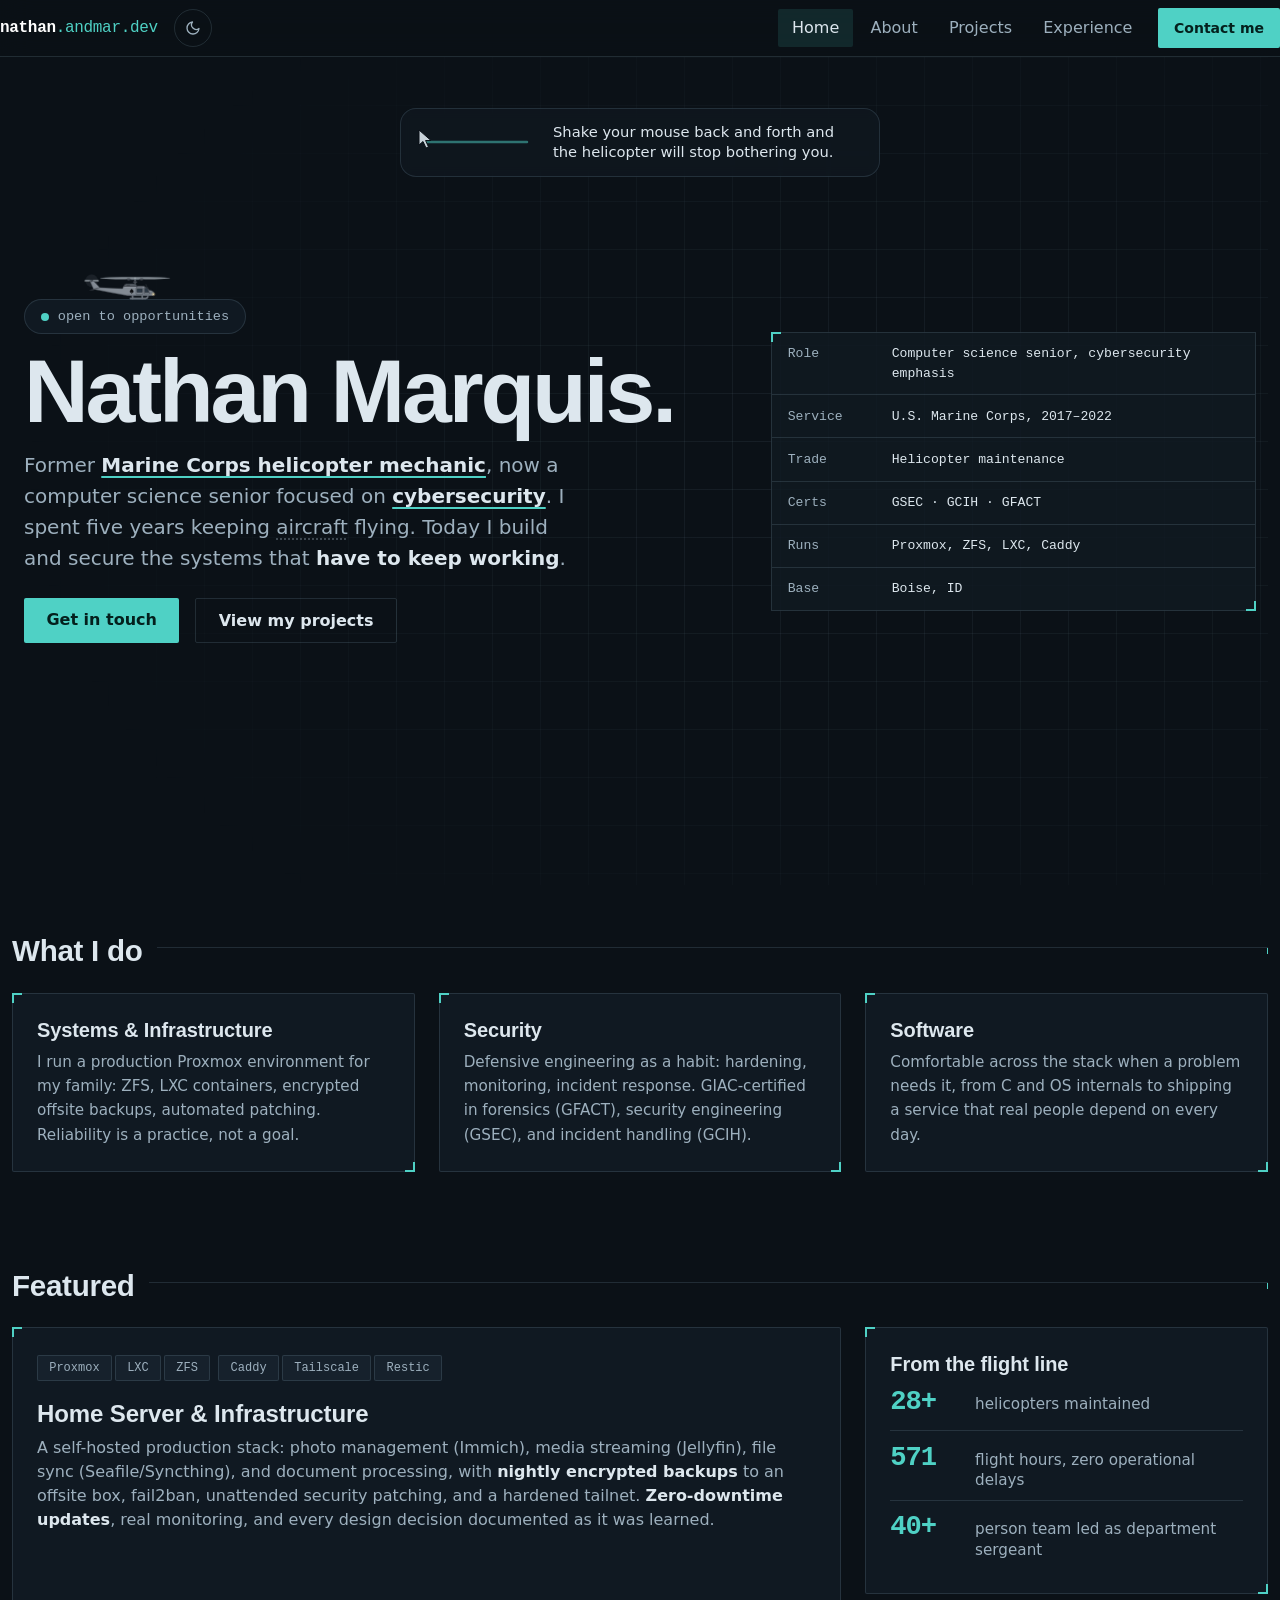
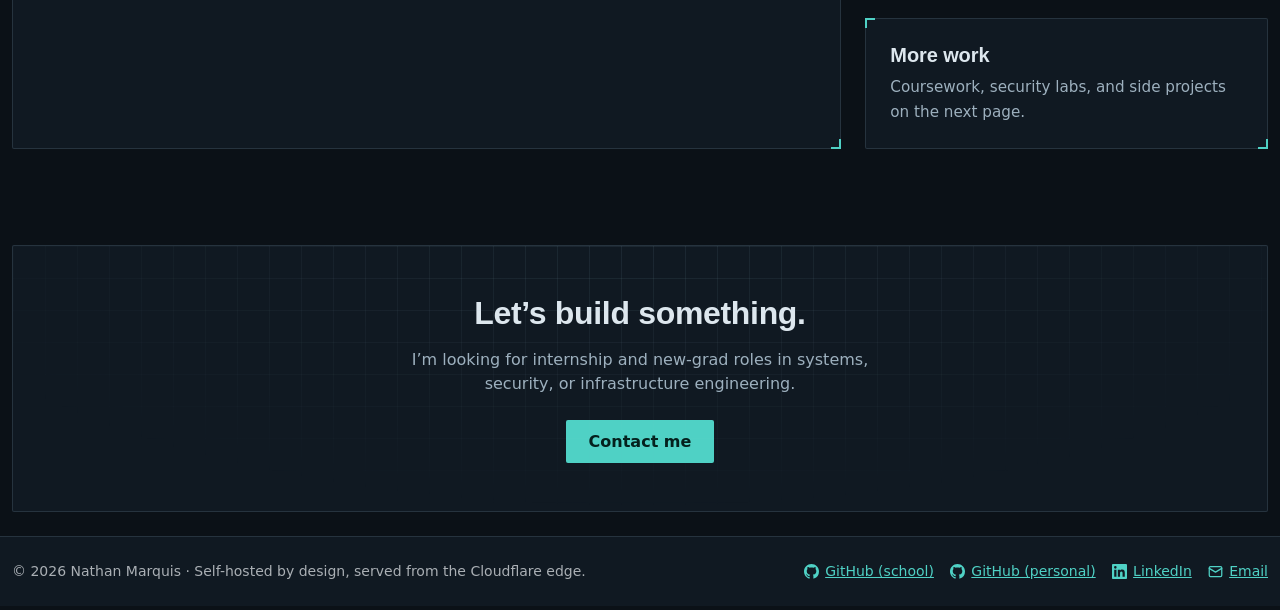
==== commit 310c66ef: "Link the word aircraft on the home page to the Bell H-1 page Co-Authored-By: Claude Sonnet 5.5 <nore" ====
--- a/index.html
+++ b/index.html
@@ -14,6 +14,7 @@
   <link rel="icon" href="favicon.svg" type="image/svg+xml">
   <link rel="stylesheet" href="assets/css/bootstrap.min.css">
   <link rel="stylesheet" href="styles.css">
+  <script src="pt.js"></script>
 </head>
 <body data-page="home">
   <a class="skip-link" href="#main">Skip to content</a>
@@ -54,7 +55,7 @@
             <h1 data-reveal>Nathan Marquis.</h1>
             <p class="lead" data-reveal>
               Former <strong class="hl">Marine Corps helicopter mechanic</strong>, now a computer science senior focused on
-              <strong class="hl">cybersecurity</strong>. I spent five years keeping aircraft flying. Today I build and secure
+              <strong class="hl">cybersecurity</strong>. I spent five years keeping <a class="quiet-link" href="https://www.bellflight.com/products/h1" target="_blank" rel="noopener noreferrer">aircraft</a> flying. Today I build and secure
               the systems that <strong>have to keep working</strong>.
             </p>
             <div class="d-flex flex-wrap gap-3 mt-4" data-reveal>
--- a/styles.css
+++ b/styles.css
@@ -178,6 +178,16 @@
   background: var(--accent);
 }
 
+/* a link that reads as plain text until you hover it */
+.quiet-link {
+  color: inherit;
+  text-decoration: underline dotted;
+  text-decoration-color: color-mix(in srgb, currentColor 35%, transparent);
+  text-underline-offset: 0.25em;
+  transition: color 0.2s ease, text-decoration-color 0.2s ease;
+}
+.quiet-link:hover, .quiet-link:focus-visible { color: var(--accent); text-decoration-color: var(--accent); }
+
 /* ---------- buttons ---------- */
 
 .btn-primary {
@@ -430,7 +440,7 @@
 [data-reveal] {
   opacity: 0;
   transform: translateY(22px) scale(0.985);
-  transition: opacity 0.6s ease, transform 0.6s cubic-bezier(0.2, 0.8, 0.2, 1);
+  transition: opacity 0.6s ease, transform 0.6s cubic-bezier(0.2, 0.8, 0.2, 1), scale 0.25s ease;
 }
 [data-reveal].revealed { opacity: 1; transform: none; }
 
@@ -554,3 +564,30 @@
   .status-dot { animation: none; }
   * { transition-duration: 0.01ms !important; animation-duration: 0.01ms !important; }
 }
+
+/* ---------- hover focus: the block under the cursor steps forward ---------- */
+
+@media (hover: hover) {
+  .card-surface:not([data-reveal]), .timeline-item:not([data-reveal]), .plate:not([data-reveal]), .cta-banner:not([data-reveal]) {
+    transition: scale 0.25s ease, border-color 0.25s ease, box-shadow 0.25s ease;
+  }
+  .timeline-item { transform-origin: left center; }
+  .card-surface:hover, .plate:hover, .cta-banner:hover {
+    scale: 1.025;
+    border-color: var(--accent);
+    box-shadow: 0 18px 40px -18px rgba(0, 0, 0, 0.75);
+    z-index: 2;
+  }
+  .timeline-item:hover { scale: 1.015; }
+}
+
+/* ---------- page transitions (see site.js and pt.js) ---------- */
+
+html.pt-out, html.pt-in, html.pt-run { overflow-x: hidden; }
+html.pt-out main, html.pt-out .site-footer {
+  transform: translateX(-100vw);
+  opacity: 0;
+  transition: transform var(--pt-out, 550ms) cubic-bezier(0.55, 0, 0.9, 0.5), opacity var(--pt-out, 550ms) ease-in;
+}
+html.pt-in main, html.pt-in .site-footer { transform: translateX(100vw); }
+html.pt-run main, html.pt-run .site-footer { transition: transform 0.8s cubic-bezier(0.15, 0.85, 0.25, 1); }
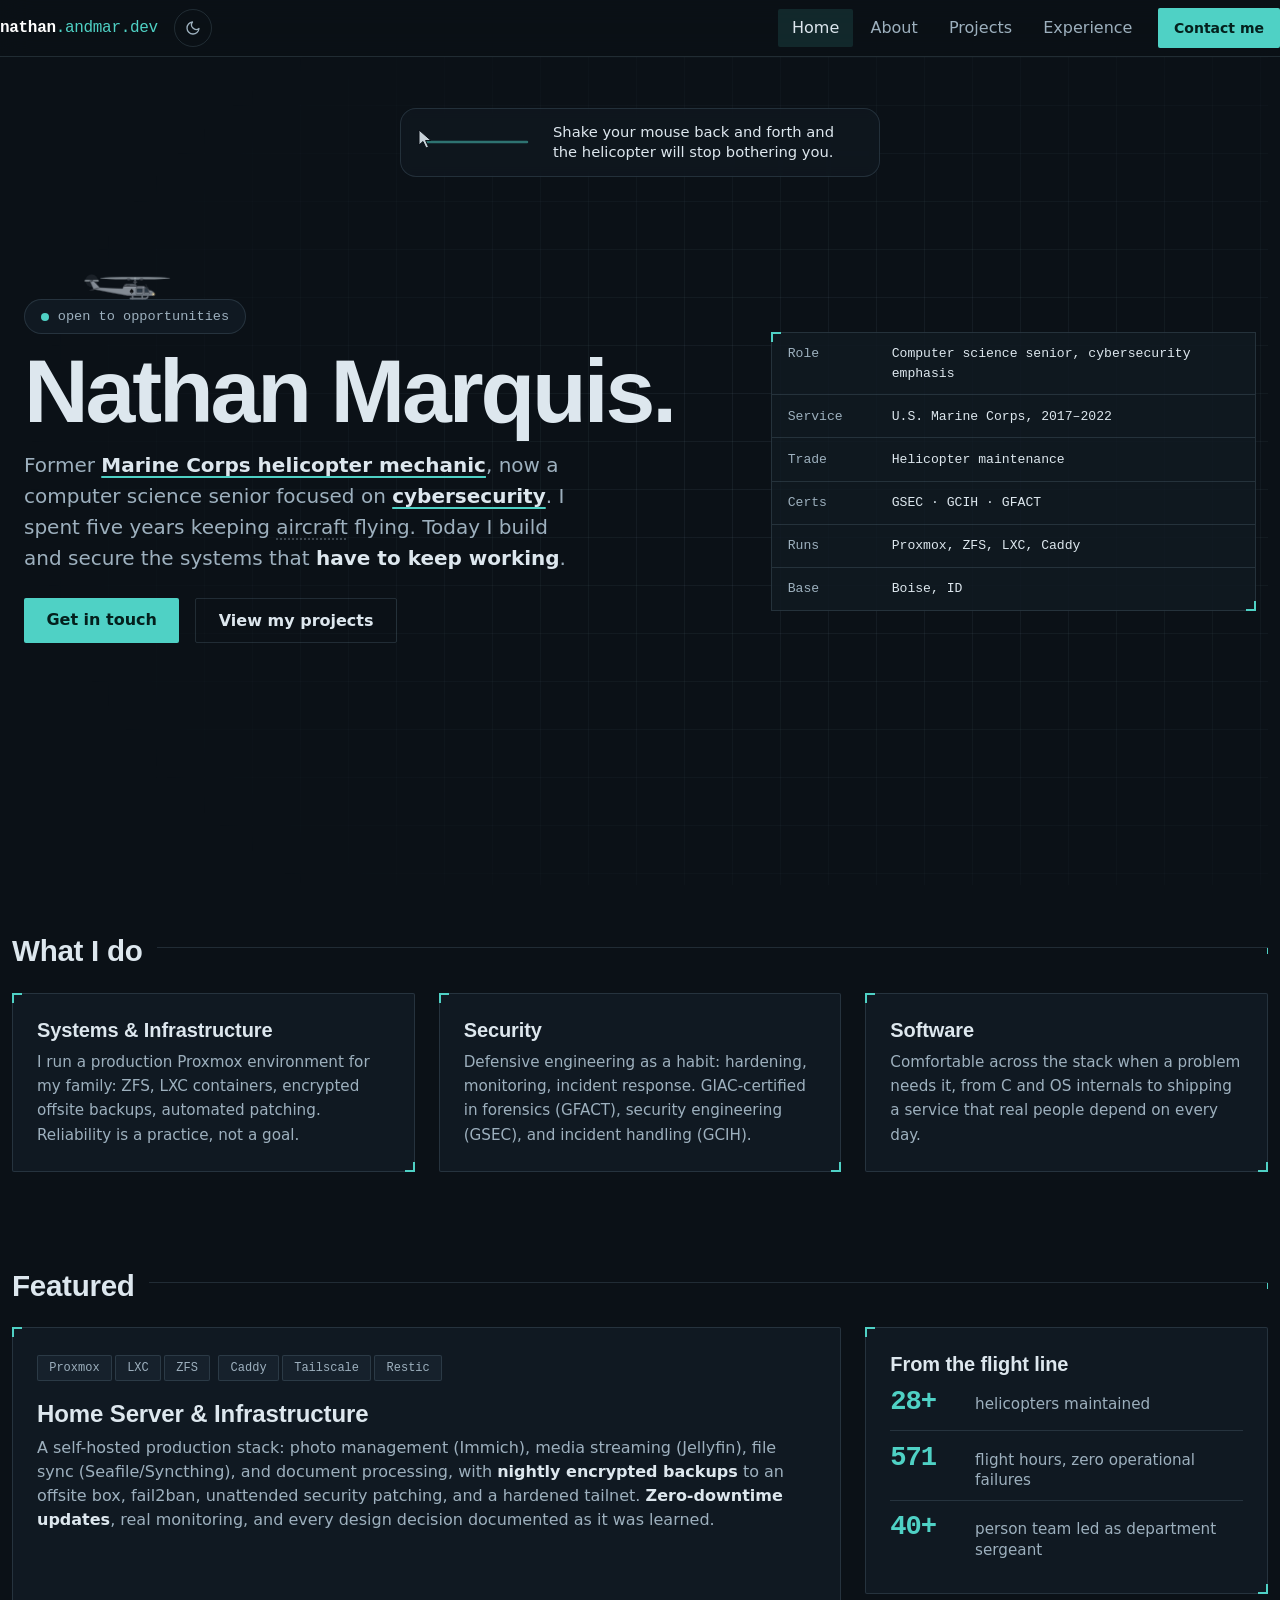
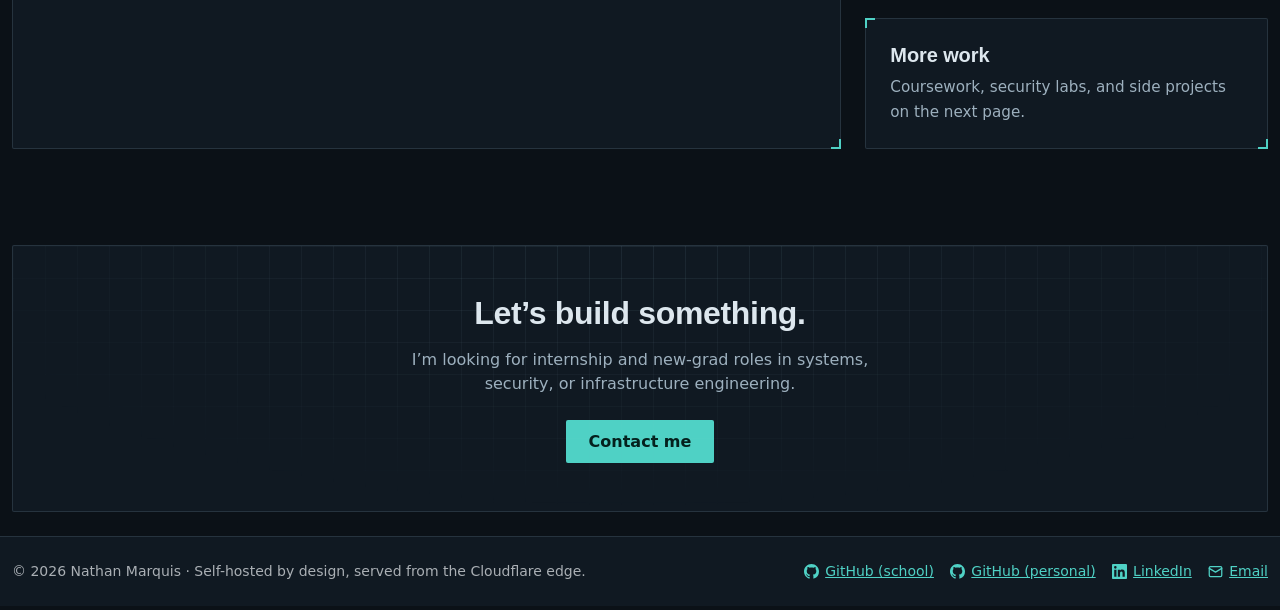
==== commit b0a85843: "Update index.html" ====
--- a/index.html
+++ b/index.html
@@ -137,7 +137,7 @@
             <h3 class="h5 mb-2">From the flight line</h3>
             <ul class="stats list-unstyled mb-0">
               <li><strong>28+</strong><span>helicopters maintained</span></li>
-              <li><strong>571</strong><span>flight hours, zero operational delays</span></li>
+              <li><strong>571</strong><span>flight hours, zero operational failures</span></li>
               <li><strong>40+</strong><span>person team led as department sergeant</span></li>
             </ul>
           </div>
--- a/styles.css
+++ b/styles.css
@@ -118,7 +118,6 @@
   display: flex;
   align-items: center;
   padding: 4rem 0;
-  overflow: hidden;
 }
 
 .hero .container-xxl { position: relative; z-index: 1; }
@@ -591,3 +590,9 @@
 }
 html.pt-in main, html.pt-in .site-footer { transform: translateX(100vw); }
 html.pt-run main, html.pt-run .site-footer { transition: transform 0.8s cubic-bezier(0.15, 0.85, 0.25, 1); }
+
+/* ---------- EXPERIMENTAL cargo hook (see site.js) ---------- */
+
+.heli-hook { position: fixed; left: 0; top: 0; width: 100%; height: 100%; pointer-events: none; z-index: 1061; overflow: visible; }
+.heli-rope { stroke: var(--fg); stroke-width: 1; opacity: 0.7; }
+.heli-hookline { stroke: var(--fg); stroke-width: 2.2; stroke-linecap: round; fill: none; opacity: 0.9; }
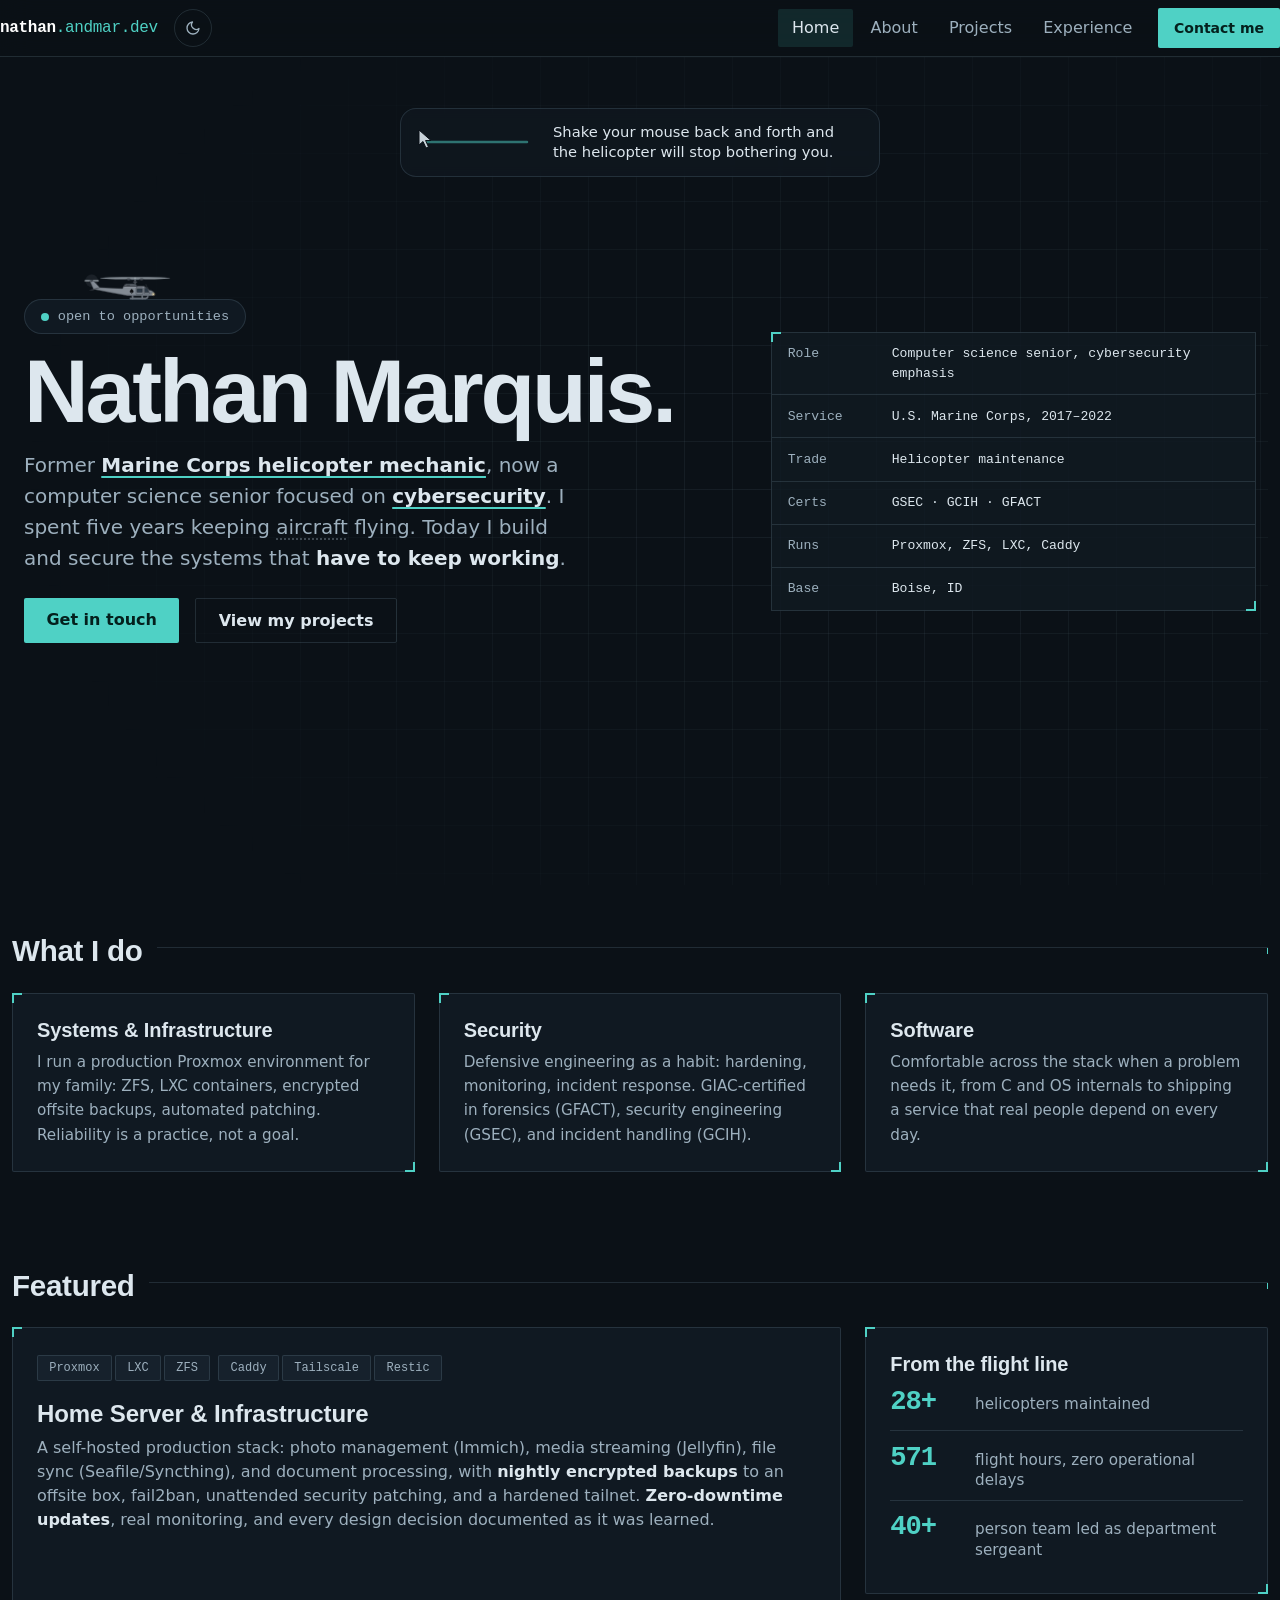
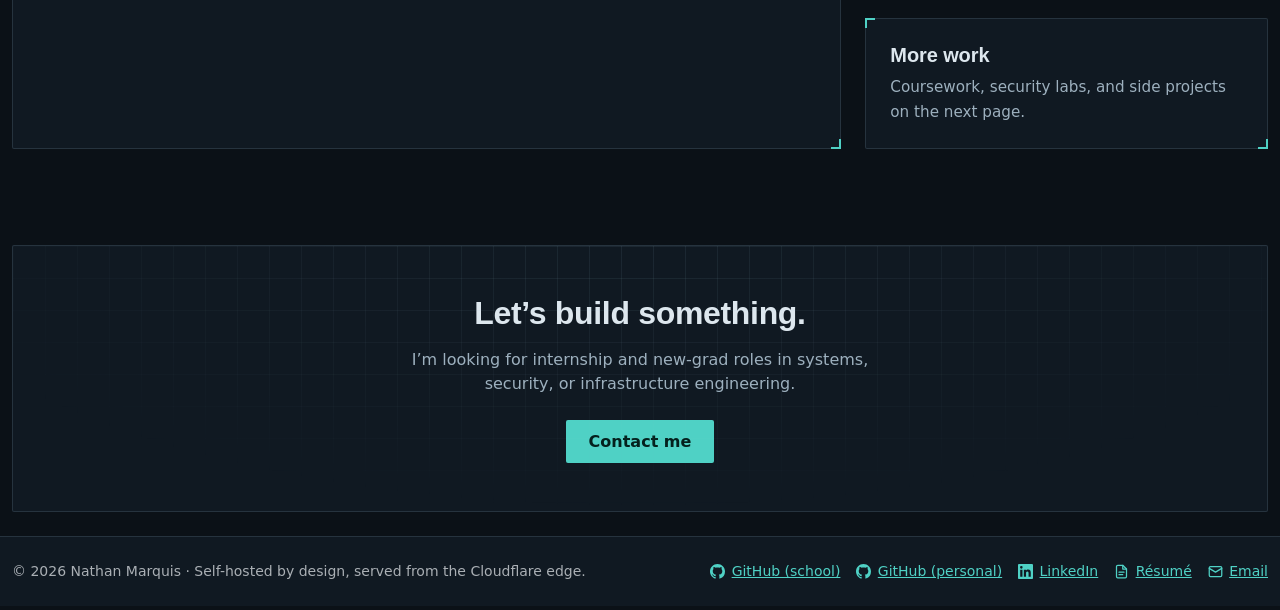
==== commit 48d34bd7: "Add résumé link to footer and point More work card at About" ====
--- a/index.html
+++ b/index.html
@@ -137,14 +137,14 @@
             <h3 class="h5 mb-2">From the flight line</h3>
             <ul class="stats list-unstyled mb-0">
               <li><strong>28+</strong><span>helicopters maintained</span></li>
-              <li><strong>571</strong><span>flight hours, zero operational failures</span></li>
+              <li><strong>571</strong><span>flight hours, zero operational delays</span></li>
               <li><strong>40+</strong><span>person team led as department sergeant</span></li>
             </ul>
           </div>
           <div class="card-surface" data-reveal>
             <h3 class="h5 mb-2">More work</h3>
             <p class="text-muted-custom small mb-0">Coursework, security labs, and side projects on the next page.</p>
-            <a href="projects.html" class="stretched-link stretched-none"></a>
+            <a href="about.html" class="stretched-link" aria-label="More work: coursework, security labs, and side projects"></a>
           </div>
         </div>
       </div>
@@ -171,6 +171,7 @@
         <a href="https://github.com/NathanMarquis659" rel="me"><svg width="15" height="15" viewBox="0 0 16 16" fill="currentColor" aria-hidden="true"><path d="M8 0C3.58 0 0 3.58 0 8c0 3.54 2.29 6.53 5.47 7.59.4.07.55-.17.55-.38 0-.19-.01-.82-.01-1.49-2.01.37-2.53-.49-2.69-.94-.09-.23-.48-.94-.82-1.13-.28-.15-.68-.52-.01-.53.63-.01 1.08.58 1.23.82.72 1.21 1.87.87 2.33.66.07-.52.28-.87.51-1.07-1.78-.2-3.64-.89-3.64-3.95 0-.87.31-1.59.82-2.15-.08-.2-.36-1.02.08-2.12 0 0 .67-.21 2.2.82.64-.18 1.32-.27 2-.27.68 0 1.36.09 2 .27 1.53-1.04 2.2-.82 2.2-.82.44 1.1.16 1.92.08 2.12.51.56.82 1.27.82 2.15 0 3.07-1.87 3.75-3.65 3.95.29.25.54.73.54 1.48 0 1.07-.01 1.93-.01 2.2 0 .21.15.46.55.38A8.013 8.013 0 0016 8c0-4.42-3.58-8-8-8z"/></svg>GitHub (school)</a>
         <a href="https://github.com/NathanMarquis" rel="me"><svg width="15" height="15" viewBox="0 0 16 16" fill="currentColor" aria-hidden="true"><path d="M8 0C3.58 0 0 3.58 0 8c0 3.54 2.29 6.53 5.47 7.59.4.07.55-.17.55-.38 0-.19-.01-.82-.01-1.49-2.01.37-2.53-.49-2.69-.94-.09-.23-.48-.94-.82-1.13-.28-.15-.68-.52-.01-.53.63-.01 1.08.58 1.23.82.72 1.21 1.87.87 2.33.66.07-.52.28-.87.51-1.07-1.78-.2-3.64-.89-3.64-3.95 0-.87.31-1.59.82-2.15-.08-.2-.36-1.02.08-2.12 0 0 .67-.21 2.2.82.64-.18 1.32-.27 2-.27.68 0 1.36.09 2 .27 1.53-1.04 2.2-.82 2.2-.82.44 1.1.16 1.92.08 2.12.51.56.82 1.27.82 2.15 0 3.07-1.87 3.75-3.65 3.95.29.25.54.73.54 1.48 0 1.07-.01 1.93-.01 2.2 0 .21.15.46.55.38A8.013 8.013 0 0016 8c0-4.42-3.58-8-8-8z"/></svg>GitHub (personal)</a>
         <a href="https://www.linkedin.com/in/nathanmarquis" rel="me"><svg width="15" height="15" viewBox="0 0 24 24" fill="currentColor" aria-hidden="true"><path d="M20.447 20.452h-3.554v-5.569c0-1.328-.027-3.037-1.852-3.037-1.853 0-2.136 1.445-2.136 2.939v5.667H9.351V9h3.414v1.561h.046c.477-.9 1.637-1.85 3.37-1.85 3.601 0 4.267 2.37 4.267 5.455v6.286zM5.337 7.433a2.062 2.062 0 01-2.063-2.065 2.064 2.064 0 112.063 2.065zm1.782 13.019H3.555V9h3.564v11.452zM22.225 0H1.771C.792 0 0 .774 0 1.729v20.542C0 23.227.792 24 1.771 24h20.451C23.2 24 24 23.227 24 22.271V1.729C24 .774 23.2 0 22.222 0h.003z"/></svg>LinkedIn</a>
+        <a href="resume.pdf" download><svg width="15" height="15" viewBox="0 0 24 24" fill="none" stroke="currentColor" stroke-width="2" stroke-linecap="round" stroke-linejoin="round" aria-hidden="true"><path d="M14 2H6a2 2 0 0 0-2 2v16a2 2 0 0 0 2 2h12a2 2 0 0 0 2-2V8z"/><path d="M14 2v6h6M8 13h8M8 17h6"/></svg>R&eacute;sum&eacute;</a>
         <a href="mailto:nathanmarquis23@gmail.com"><svg width="15" height="15" viewBox="0 0 24 24" fill="none" stroke="currentColor" stroke-width="2" stroke-linecap="round" stroke-linejoin="round" aria-hidden="true"><rect x="2" y="4" width="20" height="16" rx="2"/><path d="m22 7-10 6L2 7"/></svg>Email</a>
       </p>
     </div>
--- a/styles.css
+++ b/styles.css
@@ -259,16 +259,11 @@
   height: 100%;
 }
 
-/* Invisible stretched link (index "More work" card): the ::after overlay must sit
-   above interactive content, or clicks fall through to whatever is on top. */
-.stretched-none {
-  position: relative;
-}
-.stretched-none::after {
-  content: "";
-  position: absolute;
-  inset: 0;
-  z-index: 1;
+/* The index "More work" card is fully clickable via Bootstrap's .stretched-link:
+   the anchor's ::after overlay covers the whole card because .card-surface is
+   position: relative. Give keyboard focus the same cue as hover. */
+.card-surface:has(a.stretched-link:focus-visible) {
+  border-color: var(--accent);
 }
 
 .card-surface h3 { font-family: var(--font-display); font-weight: 600; letter-spacing: -0.005em; }
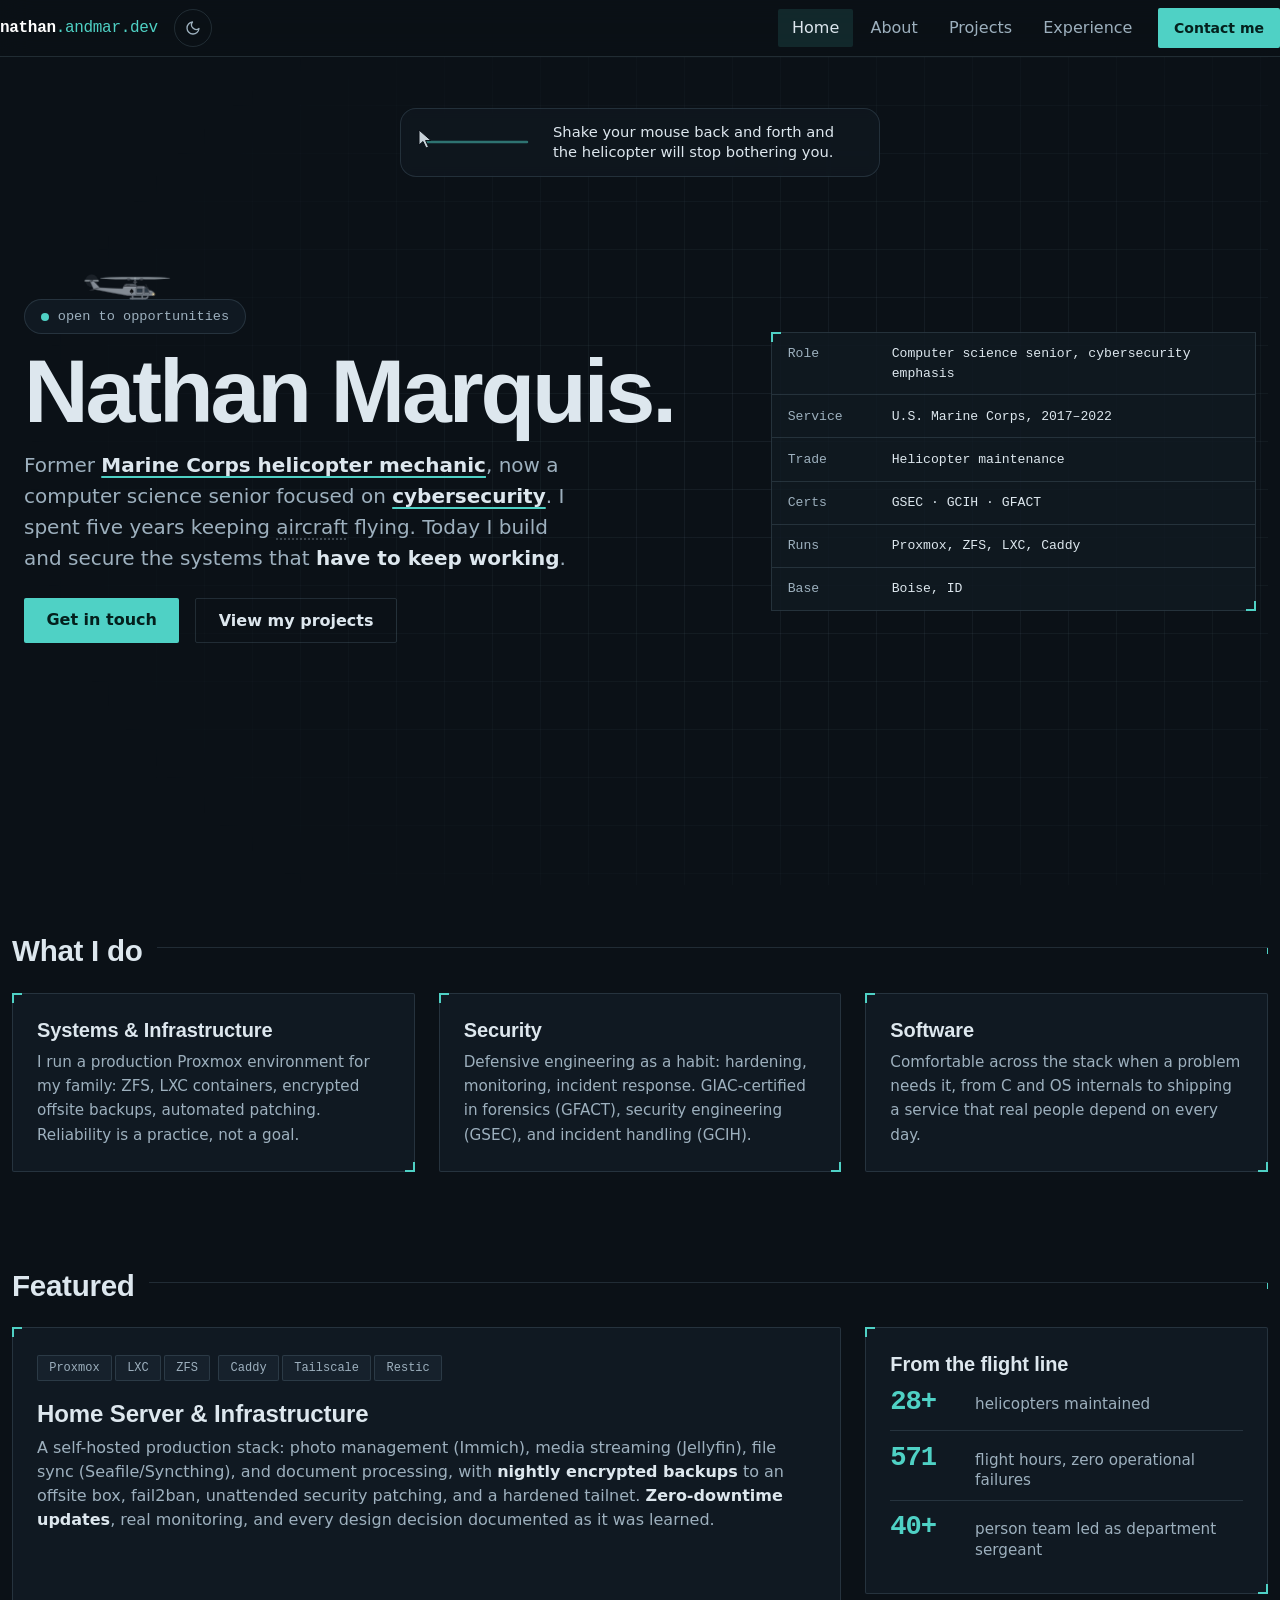
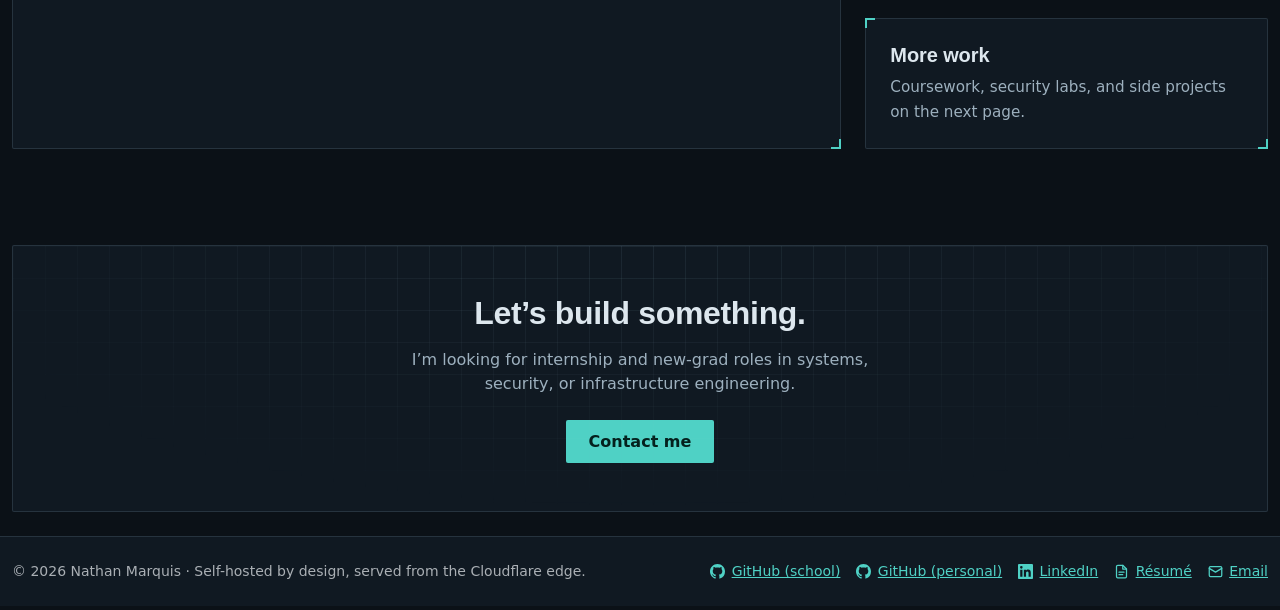
==== commit 0c6206f5: "Merge remote-tracking branch 'origin/main'" ====
--- a/index.html
+++ b/index.html
@@ -137,7 +137,7 @@
             <h3 class="h5 mb-2">From the flight line</h3>
             <ul class="stats list-unstyled mb-0">
               <li><strong>28+</strong><span>helicopters maintained</span></li>
-              <li><strong>571</strong><span>flight hours, zero operational delays</span></li>
+              <li><strong>571</strong><span>flight hours, zero operational failures</span></li>
               <li><strong>40+</strong><span>person team led as department sergeant</span></li>
             </ul>
           </div>
